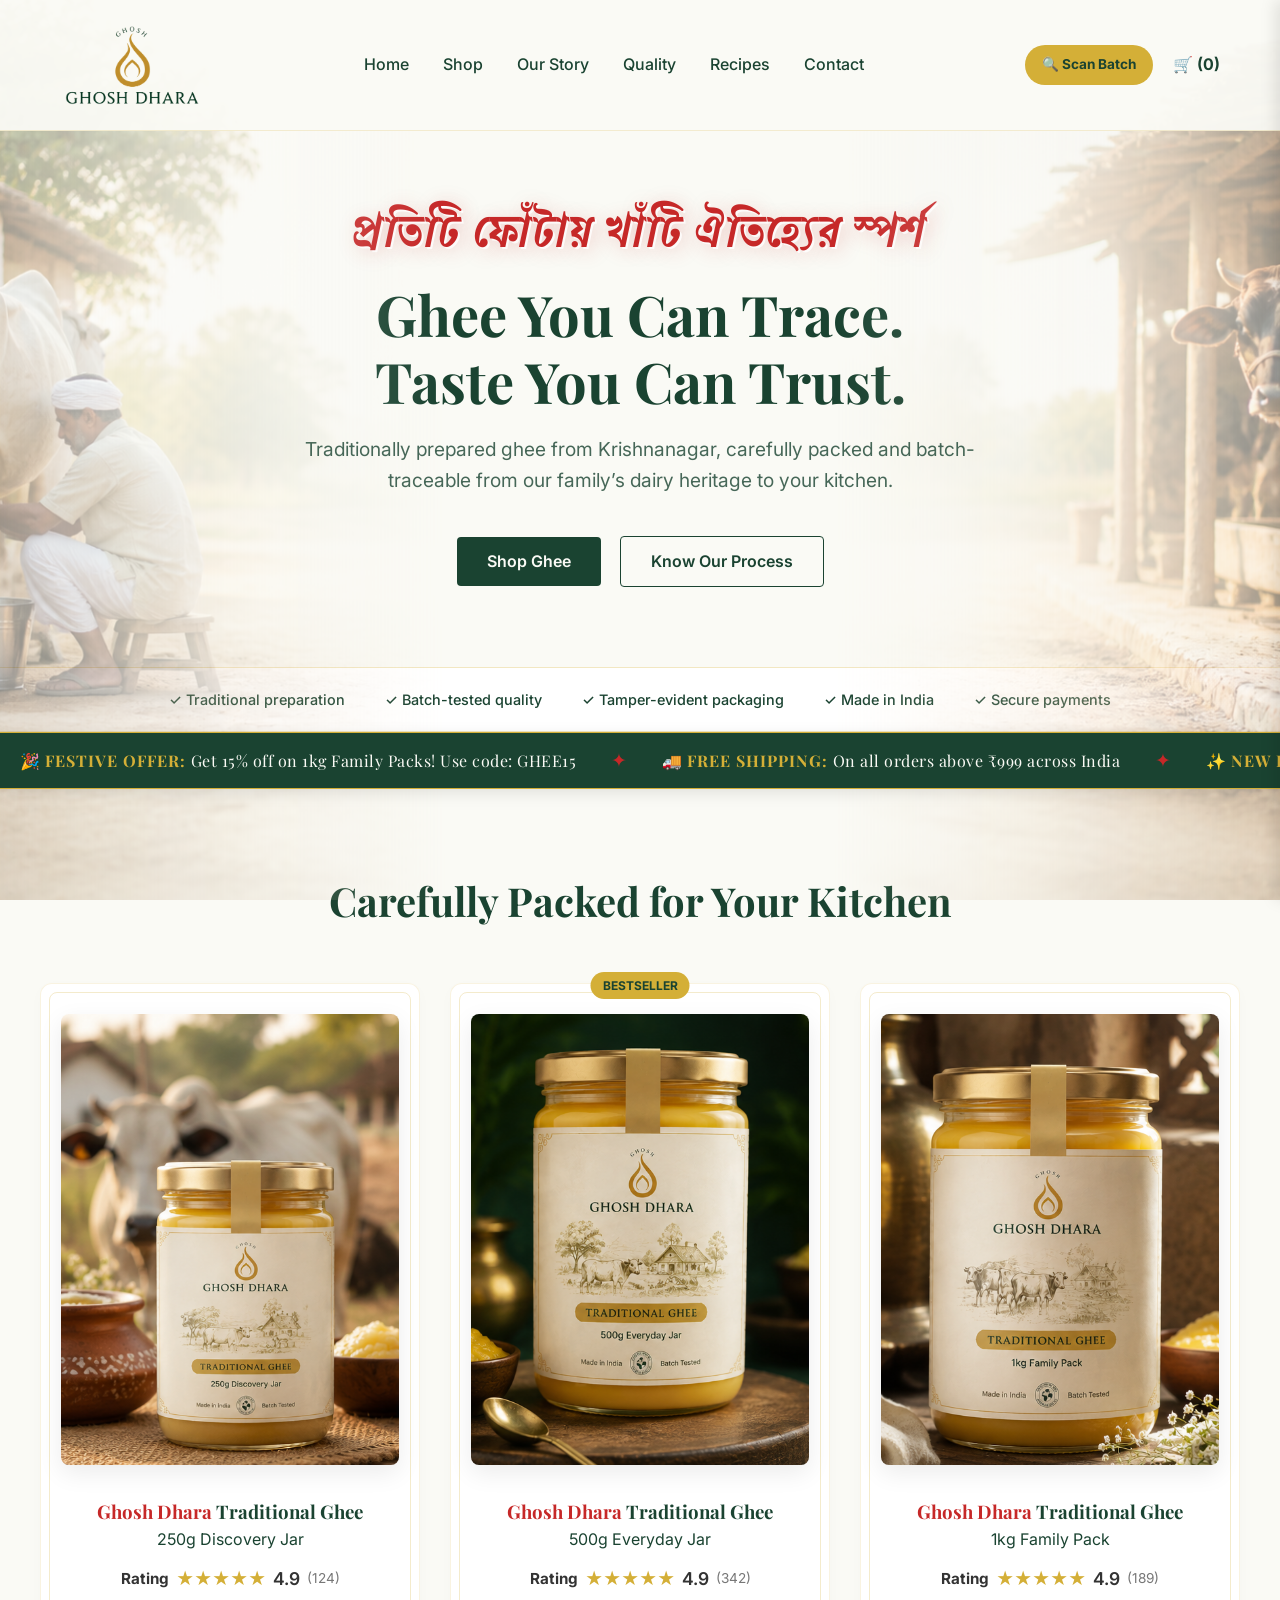
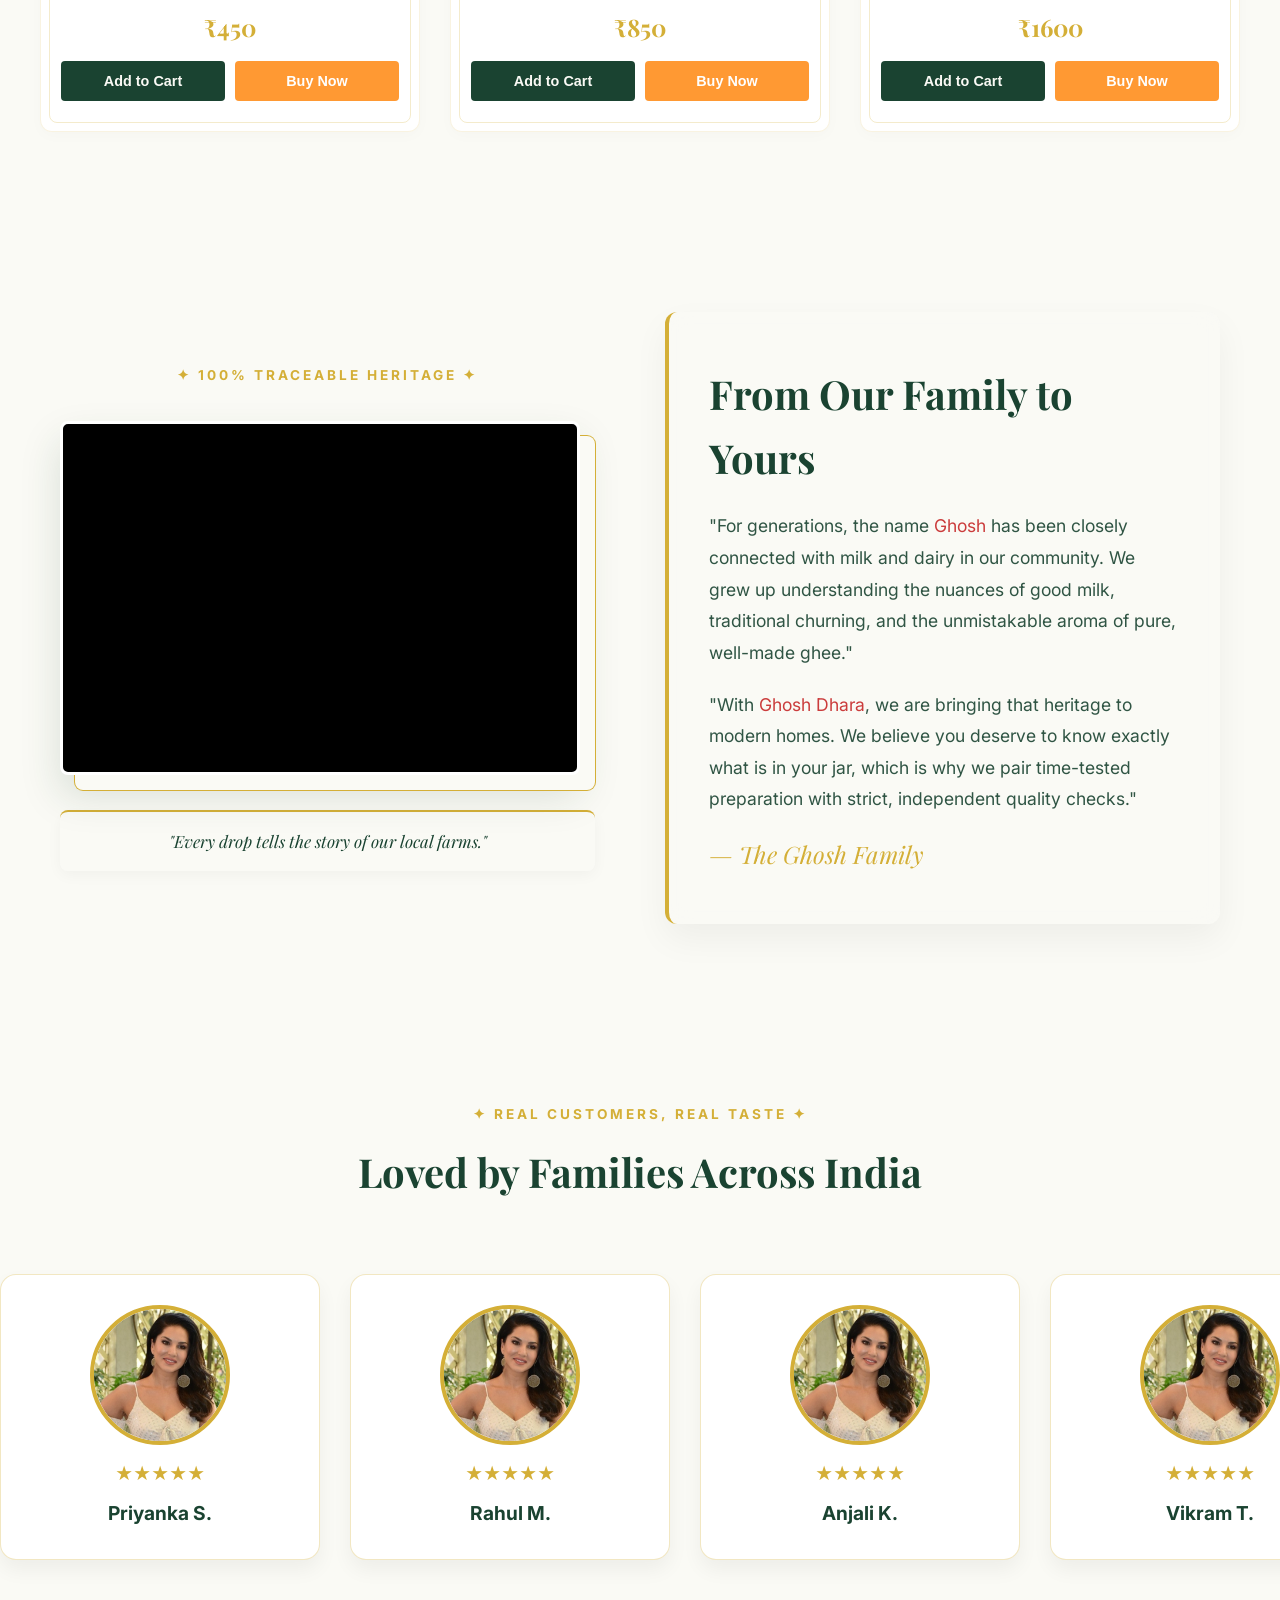
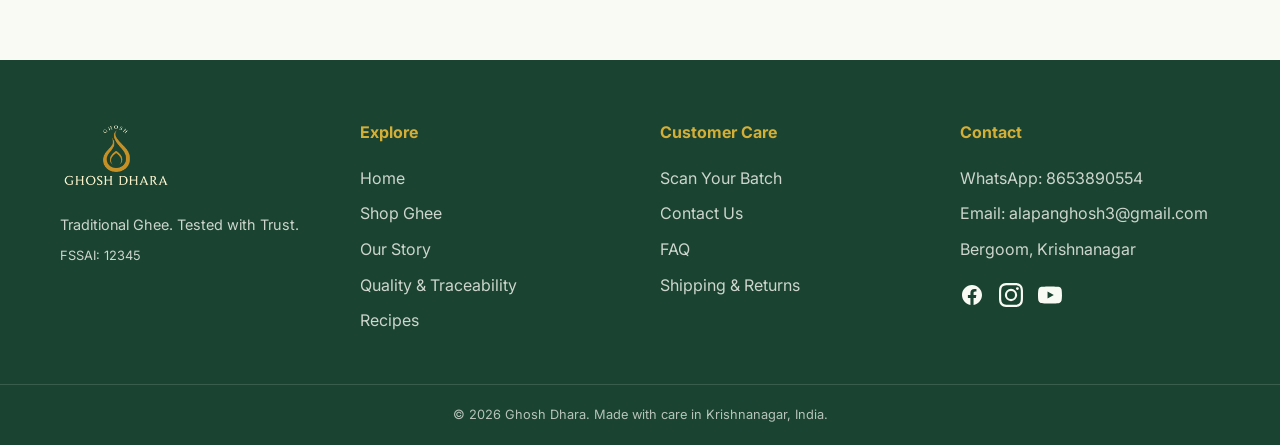
==== index.html @ 2a3a3a60 "Add files via upload" ====
<!DOCTYPE html>
<html lang="en">
<head>
    <meta charset="UTF-8">
    <meta name="viewport" content="width=device-width, initial-scale=1.0">
    <title>[Brand Name] - Traditional Ghee. Tested with Trust.</title>
    <link rel="stylesheet" href="style.css">
    <script src="script.js"></script>


    <!-- Google Analytics Placeholder -->
    <!-- <script async src="https://www.googletagmanager.com/gtag/js?id=G-XXXXXXXXXX"></script>
    <script>
      window.dataLayer = window.dataLayer || [];
      function gtag(){dataLayer.push(arguments);}
      gtag('js', new Date());
      gtag('config', 'G-XXXXXXXXXX');
    </script> -->

    <!-- Meta Pixel Code Placeholder -->
    <!-- <script>
      !function(f,b,e,v,n,t,s){...}(window, document,'script','https://connect.facebook.net/en_US/fbevents.js');
      fbq('init', 'XXXXXXXXXXXXXXX');
      fbq('track', 'PageView');
    </script> -->

    <!-- JSON-LD Schema Markup for Local Business & Product SEO -->
    <script type="application/ld+json">
    {
      "@context": "https://schema.org",
      "@type": "FoodEstablishment",
      "name": "[Brand Name]",
      "image": "URL_TO_YOUR_LOGO",
      "@id": "",
      "url": "YOUR_WEBSITE_URL",
      "telephone": "[Phone]",
      "address": {
        "@type": "PostalAddress",
        "streetAddress": "[Address]",
        "addressLocality": "[Village/Town]",
        "addressRegion": "[State]",
        "addressCountry": "IN"
      },
      "slogan": "Traditional Ghee. Tested with Trust."
    }
    </script>
</head>
<body>


    <body>
    <!-- NEW: The Village Side Background -->
    <div class="village-side-bg"></div>

    <!-- Your existing header starts here... -->

    <!-- HEADER -->
   <header>
        <div class="container header-inner">
            <a href="index.html" class="logo">
                <!-- Replace 'logo.png' with the actual file name of your logo -->
                <img src="Logo.png" alt="Ghosh Family Ghee Logo" class="brand-logo-img">
            </a>
            
            <!-- Desktop Nav -->
            <nav class="nav-links">
                <a href="index.html">Home</a>
                <a href="shop.html">Shop</a>
                <a href="story.html">Our Story</a>
                <a href="traceability.html">Quality</a>
                <a href="recipes.html">Recipes</a>
                <a href="contact.html">Contact</a>
            </nav>
            
            <!-- Utilities: Scan, Cart & Mobile Menu -->
            <div style="display: flex; align-items: center; gap: 20px;">
                <a href="scan.html" class="header-scan-btn">🔍 Scan Batch</a>
                <a href="#" class="cart-icon-btn text-brand-green" style="font-weight: bold;">🛒 (0)</a>
                <button id="mobileMenuBtn" class="mobile-menu-btn">☰</button>
            </div>
        </div>

        <!-- Mobile Nav (Hidden on Desktop) -->
        <div id="mobileNav" class="mobile-nav">
            <a href="index.html">Home</a>
            <a href="shop.html">Shop Ghee</a>
            <a href="story.html">Our Story</a>
            <a href="traceability.html">Quality & Traceability</a>
            <a href="scan.html" style="color: var(--brand-gold);">🔍 Scan Your Batch</a>
            <a href="recipes.html">Recipes</a>
            <a href="faq.html">FAQ</a>
            <a href="contact.html">Contact Us</a>
            <a href="shipping-returns.html">Shipping & Returns</a>
        </div>
    </header>

  

    <!-- HERO SECTION -->
    <section class="hero">
        <div class="container">
            <!-- NEW ATTRACTIVE BENGALI TAGLINE -->
            <div class="bengali-tagline">প্রতিটি ফোঁটায় খাঁটি ঐতিহ্যের স্পর্শ</div>
            
            <h1 class="font-serif">Ghee You Can Trace.<br>Taste You Can Trust.</h1>
            <p>Traditionally prepared ghee from Krishnanagar, carefully packed and batch-traceable from our family’s dairy heritage to your kitchen.</p>
            <div>
                <a href="shop.html" class="btn-primary" style="text-decoration: none;">Shop Ghee</a>
                <a href="traceability.html" class="btn-secondary" style="text-decoration: none;">Know Our Process</a>
            </div>
        </div>
    </section>

    <!-- TRUST BAR -->
    <section class="trust-bar">
        <div class="container trust-inner">
            <span>✓ Traditional preparation</span>
            <span>✓ Batch-tested quality</span>
            <span>✓ Tamper-evident packaging</span>
            <span>✓ Made in India</span>
            <span>✓ Secure payments</span>
        </div>
    </section>


    <!-- PREMIUM NOTIFICATION MARQUEE -->
    <section class="notification-marquee-wrapper">
        <div class="notification-marquee-track">
            
            <!-- BLOCK 1 (Original Content) -->
            <div class="marquee-content">
                <span class="marquee-item">🎉 <strong>FESTIVE OFFER:</strong> Get 15% off on 1kg Family Packs! Use code: GHEE15</span>
                <span class="marquee-separator">✦</span>
                <span class="marquee-item">🚚 <strong>FREE SHIPPING:</strong> On all orders above ₹999 across India</span>
                <span class="marquee-separator">✦</span>
                <span class="marquee-item">✨ <strong>NEW BATCH:</strong> Freshly churned Krishnanagar ghee now available!</span>
                <span class="marquee-separator">✦</span>
            </div>
            
            <!-- BLOCK 2 (Exact Duplicate for the Seamless Loop) -->
            <div class="marquee-content" aria-hidden="true">
                <span class="marquee-item">🎉 <strong>FESTIVE OFFER:</strong> Get 15% off on 1kg Family Packs! Use code: GHEE15</span>
                <span class="marquee-separator">✦</span>
                <span class="marquee-item">🚚 <strong>FREE SHIPPING:</strong> On all orders above ₹999 across India</span>
                <span class="marquee-separator">✦</span>
                <span class="marquee-item">✨ <strong>NEW BATCH:</strong> Freshly churned Krishnanagar ghee now available!</span>
                <span class="marquee-separator">✦</span>
            </div>

        </div>
    </section>

    <!-- FEATURED PRODUCTS -->
    <section class="products-section container">
        <h2 class="font-serif">Carefully Packed for Your Kitchen</h2>
        <div class="product-grid">
            <!-- Product 1 -->
           <!-- Product 1 -->
            <div class="product-card">
                <!-- REPLACED PLACEHOLDER WITH THIS IMG TAG -->
                <img src="250ml.png" alt="250g Discovery Jar" class="product-actual-img">
                
                <h3 class="font-serif"><span class="brand-name-red">Ghosh Dhara</span> Traditional Ghee</h3>
                <p>250g Discovery Jar</p>
               <div class="product-rating">
                    <span class="rating-label">Rating</span> ★★★★★ <span class="rating-text">4.9</span> <span class="review-count">(124)</span>
                </div>
                <div class="price font-serif">₹450</div>
                <div class="product-actions">
                    <button class="btn-add-cart" onclick="addToCart('250g Discovery Jar', 450)">Add to Cart</button>
                    <button class="btn-buy-now" onclick="buyNow('250g Discovery Jar')">Buy Now</button>
                </div>
            </div>
            
            <!-- Product 2 (Middle Box - Highlighted) -->
            <!-- Product 2 -->
            <div class="product-card">
                <div style="position: absolute; top: -12px; left: 50%; transform: translateX(-50%); background: var(--brand-gold); color: var(--brand-green); font-size: 0.75rem; font-weight: bold; padding: 4px 12px; border-radius: 20px; z-index: 5;">BESTSELLER</div>
                
                <!-- REPLACED PLACEHOLDER WITH THIS IMG TAG -->
                <img src="500ml.png" alt="500g Everyday Jar" class="product-actual-img">
                
                <h3 class="font-serif"><span class="brand-name-red">Ghosh Dhara</span> Traditional Ghee</h3>
                <p>500g Everyday Jar</p>
                <!-- NEW RATING SECTION -->
               <div class="product-rating">
                    <span class="rating-label">Rating</span> ★★★★★ <span class="rating-text">4.9</span> <span class="review-count">(342)</span>
                </div>
                <div class="price font-serif">₹850</div>
                <div class="product-actions">
                    <button class="btn-add-cart" onclick="addToCart('500g Everyday Jar', 850)">Add to Cart</button>
                    <button class="btn-buy-now" onclick="buyNow('500g Everyday Jar')">Buy Now</button>
                </div>
            </div>

            <!-- Product 3 -->
            <!-- Product 3 -->
            <div class="product-card">
                <!-- REPLACED PLACEHOLDER WITH THIS IMG TAG -->
                <img src="1kg.png" alt="1kg Family Pack" class="product-actual-img">
                
                <h3 class="font-serif"><span class="brand-name-red">Ghosh Dhara</span> Traditional Ghee</h3>
                <p>1kg Family Pack</p>
                <!-- NEW RATING SECTION -->
                <div class="product-rating">
                    <span class="rating-label">Rating</span> ★★★★★ <span class="rating-text">4.9</span> <span class="review-count">(189)</span>
                </div>

                <div class="price font-serif">₹1600</div>
                <div class="product-actions">
                    <button class="btn-add-cart" onclick="addToCart('1kg Family Pack', 1600)">Add to Cart</button>
                    <button class="btn-buy-now" onclick="buyNow('1kg Family Pack')">Buy Now</button>
                </div>
            </div>
        </div>
    </section>

   

    <!-- PREMIUM STORY & VIDEO SECTION -->
    <section class="premium-story-section container">
        <div class="story-grid">
            
            <!-- Left Side: Balanced Video Column -->
            <!-- Left Side: Balanced Video Column -->
            <div class="video-column-content">
                
                <!-- Elegant Top Badge -->
                <div style="text-align: center; color: var(--brand-gold); font-weight: 700; letter-spacing: 3px; text-transform: uppercase; font-size: 0.85rem;">
                    ✦ 100% Traceable Heritage ✦
                </div>

                <!-- Premium Offset Video -->
                <div class="premium-video-wrapper">
                    <iframe 
                        src="https://www.youtube.com/embed/y9j-BL5ocW8?autoplay=1&mute=1&loop=1&playlist=y9j-BL5ocW8&controls=0" 
                        title="Brand Video" 
                        allow="autoplay; encrypted-media" 
                        allowfullscreen>
                    </iframe>
                </div>

                <!-- Elegant Bottom Caption -->
                <div class="video-caption">
                    <p style="font-size: 1.05rem; color: var(--brand-green); margin: 0; font-family: 'Playfair Display', serif; font-style: italic;">
                        "Every drop tells the story of our local farms."
                    </p>
                </div>

            </div>

            <!-- Right Side: Founder's Message -->
            <div class="founder-card">
                <h2 class="font-serif" style="font-size: 2.5rem; margin-bottom: 20px; color: var(--brand-green);">From Our Family to Yours</h2>
                
                <p style="font-size: 1.1rem; line-height: 1.8; opacity: 0.9; margin-bottom: 20px;">
                    "For generations, the name <span class="brand-name-red">Ghosh</span> has been closely connected with milk and dairy in our community. We grew up understanding the nuances of good milk, traditional churning, and the unmistakable aroma of pure, well-made ghee."
                </p>
                
                <p style="font-size: 1.1rem; line-height: 1.8; opacity: 0.9; margin-bottom: 20px;">
                    "With <span class="brand-name-red">Ghosh Dhara</span>, we are bringing that heritage to modern homes. We believe you deserve to know exactly what is in your jar, which is why we pair time-tested preparation with strict, independent quality checks."
                </p>

                <div class="founder-signature">
                    — The Ghosh Family
                </div>
            </div>

        </div>
    </section>


    <!-- PREMIUM TESTIMONIAL SECTION -->
   <!-- INTERACTIVE REVIEW MARQUEE SECTION -->
    <section class="interactive-reviews-section">
        <div class="interactive-reviews-header">
            <div style="text-align: center; color: var(--brand-gold); font-weight: 700; letter-spacing: 3px; text-transform: uppercase; font-size: 0.85rem; margin-bottom: 15px;">
                ✦ Real Customers, Real Taste ✦
            </div>
            <h2 class="font-serif">Loved by Families Across India</h2>
        </div>

        <div class="review-marquee-track">
            
            <!-- BLOCK 1 (8 Reviews) -->
            <div class="review-marquee-content">
                
                <!-- Review 1 -->
                <div class="interactive-card">
                    <img src="sunny.jpeg" alt="Priyanka" class="interactive-img">
                    <div class="product-rating" style="margin-top: 0; margin-bottom: 0;">★★★★★</div>
                    <div class="interactive-name">Priyanka S.</div>
                    <div class="interactive-details">"The aroma instantly took me back to my childhood. It has that perfect granular texture (danedar) that is so hard to find in store-bought brands today. Absolutely pure."</div>
                </div>

                <!-- Review 2 -->
                <div class="interactive-card">
                    <img src="sunny.jpeg" alt="Rahul" class="interactive-img">
                    <div class="product-rating" style="margin-top: 0; margin-bottom: 0;">★★★★★</div>
                    <div class="interactive-name">Rahul M.</div>
                    <div class="interactive-details">"I have tried many premium ghee brands, but Ghosh Dhara stands out. The fact that I can scan my jar and see the batch details gives me so much peace of mind."</div>
                </div>

                <!-- Review 3 -->
                <div class="interactive-card">
                    <img src="sunny.jpeg" alt="Anjali" class="interactive-img">
                    <div class="product-rating" style="margin-top: 0; margin-bottom: 0;">★★★★★</div>
                    <div class="interactive-name">Anjali K.</div>
                    <div class="interactive-details">"Brilliant packaging and lightning-fast delivery. The ghee smells incredibly fresh when you open the jar. I use it every morning on my parathas."</div>
                </div>

                <!-- Review 4 -->
                <div class="interactive-card">
                    <img src="sunny.jpeg" alt="Vikram" class="interactive-img">
                    <div class="product-rating" style="margin-top: 0; margin-bottom: 0;">★★★★★</div>
                    <div class="interactive-name">Vikram T.</div>
                    <div class="interactive-details">"I started using this for my daily Ayurvedic routines and digestion has improved significantly. You can truly tell this is made using traditional methods without additives."</div>
                </div>

                <!-- Review 5 -->
                <div class="interactive-card">
                    <img src="sunny.jpeg" alt="Sneha" class="interactive-img">
                    <div class="product-rating" style="margin-top: 0; margin-bottom: 0;">★★★★★</div>
                    <div class="interactive-name">Sneha R.</div>
                    <div class="interactive-details">"My grandmother used to make ghee at home, and this is the first brand that matches that exact golden color and rich, nutty flavor. It elevates simple dal chawal completely!"</div>
                </div>

                <!-- Review 6 -->
                <div class="interactive-card">
                    <img src="sunny.jpeg" alt="Kavita" class="interactive-img">
                    <div class="product-rating" style="margin-top: 0; margin-bottom: 0;">★★★★★</div>
                    <div class="interactive-name">Kavita D.</div>
                    <div class="interactive-details">"I used Ghosh Dhara ghee for making Diwali sweets this year, and the difference in quality was noticed by every guest. It has a high smoke point and doesn't burn easily."</div>
                </div>

                <!-- Review 7 -->
                <div class="interactive-card">
                    <img src="sunny.jpeg" alt="Arun" class="interactive-img">
                    <div class="product-rating" style="margin-top: 0; margin-bottom: 0;">★★★★★</div>
                    <div class="interactive-name">Arun P.</div>
                    <div class="interactive-details">"The glass packaging is top-notch and arrived totally secure. I appreciate a brand that avoids plastic. The ghee itself is simply beautiful—thick, fragrant, and pure."</div>
                </div>

                <!-- Review 8 -->
                <div class="interactive-card">
                    <img src="sunny.jpeg" alt="Meera" class="interactive-img">
                    <div class="product-rating" style="margin-top: 0; margin-bottom: 0;">★★★★★</div>
                    <div class="interactive-name">Meera V.</div>
                    <div class="interactive-details">"As a mother, I am very particular about what my kids eat. Seeing their strict traceability and FSSAI checks won me over. We are definitely subscribing to the 1kg pack."</div>
                </div>
            </div>

            <!-- BLOCK 2 (Exact Duplicate for Seamless Loop) -->
            <div class="review-marquee-content" aria-hidden="true">
                <!-- EXACT SAME 8 CARDS PASTED HERE -->
                <div class="interactive-card"><img src="customer1.jpg" alt="Priyanka" class="interactive-img"><div class="product-rating" style="margin-top: 0; margin-bottom: 0;">★★★★★</div><div class="interactive-name">Priyanka S.</div><div class="interactive-details">"The aroma instantly took me back to my childhood. It has that perfect granular texture (danedar) that is so hard to find in store-bought brands today. Absolutely pure."</div></div>
                <div class="interactive-card"><img src="customer2.jpg" alt="Rahul" class="interactive-img"><div class="product-rating" style="margin-top: 0; margin-bottom: 0;">★★★★★</div><div class="interactive-name">Rahul M.</div><div class="interactive-details">"I have tried many premium ghee brands, but Ghosh Dhara stands out. The fact that I can scan my jar and see the batch details gives me so much peace of mind."</div></div>
                <div class="interactive-card"><img src="customer3.jpg" alt="Anjali" class="interactive-img"><div class="product-rating" style="margin-top: 0; margin-bottom: 0;">★★★★★</div><div class="interactive-name">Anjali K.</div><div class="interactive-details">"Brilliant packaging and lightning-fast delivery. The ghee smells incredibly fresh when you open the jar. I use it every morning on my parathas."</div></div>
                <div class="interactive-card"><img src="customer4.jpg" alt="Vikram" class="interactive-img"><div class="product-rating" style="margin-top: 0; margin-bottom: 0;">★★★★★</div><div class="interactive-name">Vikram T.</div><div class="interactive-details">"I started using this for my daily Ayurvedic routines and digestion has improved significantly. You can truly tell this is made using traditional methods without additives."</div></div>
                <div class="interactive-card"><img src="customer5.jpg" alt="Sneha" class="interactive-img"><div class="product-rating" style="margin-top: 0; margin-bottom: 0;">★★★★★</div><div class="interactive-name">Sneha R.</div><div class="interactive-details">"My grandmother used to make ghee at home, and this is the first brand that matches that exact golden color and rich, nutty flavor. It elevates simple dal chawal completely!"</div></div>
                <div class="interactive-card"><img src="customer6.jpg" alt="Kavita" class="interactive-img"><div class="product-rating" style="margin-top: 0; margin-bottom: 0;">★★★★★</div><div class="interactive-name">Kavita D.</div><div class="interactive-details">"I used Ghosh Dhara ghee for making Diwali sweets this year, and the difference in quality was noticed by every guest. It has a high smoke point and doesn't burn easily."</div></div>
                <div class="interactive-card"><img src="customer7.jpg" alt="Arun" class="interactive-img"><div class="product-rating" style="margin-top: 0; margin-bottom: 0;">★★★★★</div><div class="interactive-name">Arun P.</div><div class="interactive-details">"The glass packaging is top-notch and arrived totally secure. I appreciate a brand that avoids plastic. The ghee itself is simply beautiful—thick, fragrant, and pure."</div></div>
                <div class="interactive-card"><img src="customer8.jpg" alt="Meera" class="interactive-img"><div class="product-rating" style="margin-top: 0; margin-bottom: 0;">★★★★★</div><div class="interactive-name">Meera V.</div><div class="interactive-details">"As a mother, I am very particular about what my kids eat. Seeing their strict traceability and FSSAI checks won me over. We are definitely subscribing to the 1kg pack."</div></div>
            </div>

        </div>
    </section>

    <!-- FOOTER -->
    <footer>
        <div class="container footer-grid">
            <div>
                <a href="index.html">
                    <!-- You can use the same logo, or a white/light version if your footer is dark -->
                    <img src="Logo 3.png" alt="Ghosh Family Ghee Logo" class="brand-logo-img-footer">
                </a>
                <p style="opacity: 0.8; font-size: 0.9rem;">Traditional Ghee. Tested with Trust.</p>
                <p style="opacity: 0.8; font-size: 0.8rem; margin-top: 10px;">FSSAI: 12345</p>
            </div>
            <div>
                <h4>Explore</h4>
                <ul>
                    <li><a href="index.html">Home</a></li>
                    <li><a href="shop.html">Shop Ghee</a></li>
                    <li><a href="story.html">Our Story</a></li>
                    <li><a href="traceability.html">Quality & Traceability</a></li>
                    <li><a href="recipes.html">Recipes</a></li>
                </ul>
            </div>
            <div>
                <h4>Customer Care</h4>
                <ul>
                    <li><a href="scan.html">Scan Your Batch</a></li>
                    <li><a href="contact.html">Contact Us</a></li>
                    <li><a href="faq.html">FAQ</a></li>
                    <li><a href="shipping-returns.html">Shipping & Returns</a></li>
                </ul>
            </div>
            <div>
                <h4>Contact</h4>
                <ul>
                    <li>WhatsApp: 8653890554</li>
                    <li>Email: alapanghosh3@gmail.com</li>
                    <li>Bergoom, Krishnanagar</li>
                </ul>
                <!-- Social Media Icons -->
                <div class="social-icons">
                    <!-- Facebook -->
                    <a href="#" aria-label="Facebook">
                        <svg viewBox="0 0 24 24"><path d="M22 12c0-5.523-4.477-10-10-10S2 6.477 2 12c0 4.991 3.657 9.128 8.438 9.878v-6.987h-2.54V12h2.54V9.797c0-2.506 1.492-3.89 3.777-3.89 1.094 0 2.238.195 2.238.195v2.46h-1.26c-1.243 0-1.63.771-1.63 1.562V12h2.773l-.443 2.89h-2.33v6.988C18.343 21.128 22 16.991 22 12z"/></svg>
                    </a>
                    <!-- Instagram -->
                    <a href="#" aria-label="Instagram">
                        <svg viewBox="0 0 24 24"><path d="M12 2.163c3.204 0 3.584.012 4.85.07 3.252.148 4.771 1.691 4.919 4.919.058 1.265.069 1.645.069 4.849 0 3.205-.012 3.584-.069 4.849-.149 3.225-1.664 4.771-4.919 4.919-1.266.058-1.644.07-4.85.07-3.204 0-3.584-.012-4.849-.07-3.26-.149-4.771-1.699-4.919-4.92-.058-1.265-.07-1.644-.07-4.849 0-3.204.013-3.583.07-4.849.149-3.227 1.664-4.771 4.919-4.919 1.266-.057 1.645-.069 4.849-.069zM12 0C8.741 0 8.333.014 7.053.072 2.695.272.273 2.69.073 7.052.014 8.333 0 8.741 0 12c0 3.259.014 3.668.072 4.948.2 4.358 2.618 6.78 6.98 6.98C8.333 23.986 8.741 24 12 24c3.259 0 3.668-.014 4.948-.072 4.354-.2 6.782-2.618 6.979-6.98.059-1.28.073-1.689.073-4.948 0-3.259-.014-3.667-.072-4.947-.196-4.354-2.617-6.78-6.979-6.98C15.668.014 15.259 0 12 0zm0 5.838a6.162 6.162 0 100 12.324 6.162 6.162 0 000-12.324zM12 16a4 4 0 110-8 4 4 0 010 8zm6.406-11.845a1.44 1.44 0 100 2.881 1.44 1.44 0 000-2.881z"/></svg>
                    </a>
                    <!-- YouTube -->
                    <a href="#" aria-label="YouTube">
                        <svg viewBox="0 0 24 24"><path d="M23.498 6.186a3.016 3.016 0 0 0-2.122-2.136C19.505 3.5 12 3.5 12 3.5s-7.505 0-9.377.55a3.016 3.016 0 0 0-2.122 2.136C0 8.07 0 12 0 12s0 3.93.501 5.814a3.016 3.016 0 0 0 2.122 2.136c1.872.55 9.377.55 9.377.55s7.505 0 9.377-.55a3.016 3.016 0 0 0 2.122-2.136C24 15.93 24 12 24 12s0-3.93-.502-5.814zM9.545 15.568V8.432L15.818 12l-6.273 3.568z"/></svg>
                    </a>
                </div>
            </div>
        </div>
        <div style="text-align: center; border-top: 1px solid rgba(250,250,245,0.2); padding-top: 20px; font-size: 0.8rem; opacity: 0.7;">
            © 2026 Ghosh Dhara</span>. Made with care in Krishnanagar, India.
        </div>
    </footer>



    <!-- TOAST SUCCESS MESSAGE -->
    <div id="cartToast" class="toast-notification">✅ Product successfully added to cart!</div>

    <!-- SLIDE-OUT CART DRAWER -->
    <div class="cart-overlay" id="cartOverlay"></div>
    <div class="cart-drawer" id="cartDrawer">
        <div class="cart-header">
            <h2 class="font-serif" style="font-size: 1.5rem;">Your Cart</h2>
            <button class="close-cart" id="closeCart">×</button>
        </div>
        <div class="cart-items">
            <!-- Empty state -->
            <div style="text-align: center; color: #888; margin-top: 50px;">
                <p>Your cart is currently empty.</p>
                <a href="shop.html" class="btn-primary" style="margin-top: 20px;">Continue Shopping</a>
            </div>
            
            <!-- Example of a populated cart item (Hidden for now) -->
            <!-- 
            <div style="display: flex; gap: 15px; border-bottom: 1px solid #eee; padding-bottom: 15px; margin-bottom: 15px;">
                <div style="width: 80px; height: 80px; background: #f9f9f9;"></div>
                <div style="flex: 1;">
                    <h4 class="font-serif">[Brand Name] Traditional Ghee</h4>
                    <p style="font-size: 0.8rem; color: #666;">500g Jar</p>
                    <p style="font-weight: bold; color: var(--brand-gold);">₹[Price]</p>
                </div>
            </div> 
            -->
        </div>
        <div class="cart-footer">
            <div style="display: flex; justify-content: space-between; margin-bottom: 15px; font-weight: bold; font-size: 1.2rem;">
                <span>Subtotal</span>
                <span>₹0.00</span>
            </div>
            <p style="font-size: 0.8rem; color: #666; margin-bottom: 15px;">Shipping and taxes calculated at checkout.</p>
            <button class="checkout-btn">Proceed to Secure Checkout</button>
            <div style="text-align: center; margin-top: 10px; font-size: 0.8rem; opacity: 0.8;">
                💳 Cards, UPI & Net Banking Accepted
            </div>
        </div>
    </div>

</body>
</html>
---- style.css ----
/* Import premium fonts */
@import url('https://fonts.googleapis.com/css2?family=Inter:wght@400;500;600&family=Playfair+Display:ital,wght@0,600;0,700;1,600&display=swap');
@import url('https://fonts.googleapis.com/css2?family=Galada&display=swap');
:root {
  --brand-ivory: #FAFAF5;
  --brand-gold: #D4AF37;
  --brand-green: #1A4331;
  --brand-saffron: #FF9933;
}

* {
  margin: 0;
  padding: 0;
  box-sizing: border-box;
}

body {
  font-family: 'Inter', sans-serif;
  background-color: var(--brand-ivory);
  color: var(--brand-green);
  line-height: 1.6;
}

h1, h2, h3, .font-serif {
  font-family: 'Playfair Display', serif;
}

a {
  text-decoration: none;
  color: inherit;
}

.container {
  max-width: 1200px;
  margin: 0 auto;
  padding: 0 20px;
}

/* --- HEADER --- */
header {
  position: sticky;
  top: 0;
  background-color: rgba(250, 250, 245, 0.95);
  border-bottom: 1px solid rgba(212, 175, 55, 0.2);
  z-index: 100;
  padding: 20px 0;
}

.header-inner {
  display: flex;
  justify-content: space-between;
  align-items: center;
}

.logo {
  font-size: 24px;
  font-weight: 700;
}

.nav-links a {
  margin: 0 15px;
  font-weight: 500;
  transition: color 0.3s ease;
}

.nav-links a:hover {
  color: var(--brand-saffron);
}

/* --- HERO SECTION --- */
.hero {
  text-align: center;
  padding: 80px 20px;
}

.hero h1 {
  font-size: 3.5rem;
  margin-bottom: 20px;
  line-height: 1.2;
}

.hero p {
  font-size: 1.2rem;
  max-width: 700px;
  margin: 0 auto 40px auto;
  opacity: 0.8;
}

.btn-primary {
  background-color: var(--brand-green);
  color: var(--brand-ivory);
  padding: 12px 30px;
  border-radius: 4px;
  font-weight: 600;
  display: inline-block;
  margin-right: 15px;
}

.btn-secondary {
  border: 1px solid var(--brand-green);
  color: var(--brand-green);
  padding: 12px 30px;
  border-radius: 4px;
  font-weight: 600;
  display: inline-block;
}

/* --- TRUST BAR --- */
.trust-bar {
  background-color: #fff;
  border-top: 1px solid rgba(212, 175, 55, 0.3);
  border-bottom: 1px solid rgba(212, 175, 55, 0.3);
  padding: 20px 0;
}

.trust-inner {
  display: flex;
  justify-content: center;
  flex-wrap: wrap;
  gap: 40px;
  font-weight: 500;
  font-size: 0.9rem;
}

/* --- FEATURED PRODUCTS --- */
.products-section {
  padding: 80px 0;
}

.products-section h2 {
  text-align: center;
  font-size: 2.5rem;
  margin-bottom: 50px;
}

.product-grid {
  display: grid;
  grid-template-columns: repeat(auto-fit, minmax(300px, 1fr));
  gap: 30px;
}

/* --- ENHANCED PREMIUM PRODUCT CARDS --- */
.product-card {
  background: #fff;
  padding: 30px 20px;
  border-radius: 12px;
  text-align: center;
  border: 1px solid rgba(212, 175, 55, 0.15);
  position: relative;
  box-shadow: 0 4px 15px rgba(0, 0, 0, 0.02);
  transition: transform 0.4s ease, box-shadow 0.4s ease, border-color 0.4s ease;
  z-index: 1;
}

/* The elegant inner gold frame */
.product-card::before {
  content: '';
  position: absolute;
  top: 8px; 
  left: 8px; 
  right: 8px; 
  bottom: 8px;
  border: 1px solid rgba(212, 175, 55, 0.25);
  border-radius: 8px;
  pointer-events: none; /* Ensures the frame doesn't block your buttons */
  z-index: -1;
  transition: border-color 0.4s ease, background-color 0.4s ease;
}

/* Hover effect: The card lifts up, shadow deepens, and gold frame brightens */
.product-card:hover {
  transform: translateY(-8px);
  box-shadow: 0 20px 40px rgba(26, 67, 49, 0.08);
  border-color: var(--brand-gold);
}

.product-card:hover::before {
  border-color: var(--brand-gold);
  background: rgba(212, 175, 55, 0.02); /* Very subtle gold tint inside */
}

/* Adjust the image placeholder to sit nicely inside the new frame */
.product-img-placeholder {
  border-radius: 6px;
  margin-bottom: 25px;
  height: 220px;
}





.price {
  font-size: 1.5rem;
  font-weight: 700;
  color: var(--brand-gold);
  margin: 15px 0;
}

.add-to-cart {
  width: 100%;
  padding: 12px;
  background: var(--brand-green);
  color: #fff;
  border: none;
  cursor: pointer;
  font-weight: 600;
  border-radius: 4px;
}

/* --- FOOTER --- */
footer {
  background-color: var(--brand-green);
  color: var(--brand-ivory);
  padding: 60px 0 20px 0;
}

.footer-grid {
  display: grid;
  grid-template-columns: repeat(auto-fit, minmax(200px, 1fr));
  gap: 40px;
  margin-bottom: 40px;
}

.footer-grid h4 {
  color: var(--brand-gold);
  margin-bottom: 20px;
}

.footer-grid ul {
  list-style: none;
}

.footer-grid ul li {
  margin-bottom: 10px;
  opacity: 0.8;
}

/* --- SHOP PAGE --- */
.shop-header {
  text-align: center;
  padding: 60px 20px 40px;
  background-color: #fff;
  border-bottom: 1px solid rgba(212, 175, 55, 0.2);
}

.shop-container {
  display: flex;
  flex-direction: column;
  gap: 30px;
  padding: 40px 20px;
}

.shop-filters {
  background: #fff;
  padding: 20px;
  border-radius: 8px;
  border: 1px solid #eee;
}

.shop-filters h4 {
  margin-bottom: 15px;
  font-family: 'Playfair Display', serif;
}

/* --- PRODUCT DETAIL PAGE --- */
.product-detail-wrapper {
  padding: 40px 20px;
  background-color: #fff;
}

.product-main {
  display: grid;
  grid-template-columns: 1fr;
  gap: 40px;
  margin-bottom: 60px;
}

.product-gallery .main-image {
  background-color: #f9f9f9;
  height: 400px;
  border-radius: 8px;
  display: flex;
  align-items: center;
  justify-content: center;
  color: #aaa;
  margin-bottom: 15px;
}

.product-gallery .thumbnail-strip {
  display: flex;
  gap: 10px;
}

.product-gallery .thumb {
  width: 80px;
  height: 80px;
  background-color: #f9f9f9;
  border-radius: 4px;
  border: 1px solid #eee;
  cursor: pointer;
}

.product-info h1 {
  font-size: 2rem;
  margin-bottom: 10px;
  line-height: 1.2;
}

.product-price {
  font-size: 1.8rem;
  font-weight: 700;
  color: var(--brand-gold);
  margin-bottom: 20px;
  font-family: 'Playfair Display', serif;
}

/* Quantity & Buttons */
.action-row {
  display: flex;
  flex-wrap: wrap;
  gap: 15px;
  margin: 30px 0;
}

.qty-selector {
  display: flex;
  border: 1px solid var(--brand-green);
  border-radius: 4px;
  overflow: hidden;
}

.qty-btn {
  background: transparent;
  border: none;
  padding: 10px 15px;
  cursor: pointer;
  font-weight: bold;
  color: var(--brand-green);
}

.qty-input {
  width: 50px;
  text-align: center;
  border: none;
  font-weight: bold;
  color: var(--brand-green);
}

.btn-buy-now {
  background-color: var(--brand-saffron);
  color: #fff;
  padding: 12px 30px;
  border: none;
  border-radius: 4px;
  font-weight: 600;
  cursor: pointer;
  flex: 1;
}

/* Pincode Checker */
.pincode-checker {
  background: var(--brand-ivory);
  padding: 20px;
  border-radius: 8px;
  margin-bottom: 30px;
  border: 1px solid rgba(212, 175, 55, 0.3);
}

.pincode-input-group {
  display: flex;
  margin-top: 10px;
}

.pincode-input-group input {
  flex: 1;
  padding: 10px;
  border: 1px solid #ccc;
  border-radius: 4px 0 0 4px;
}

.pincode-input-group button {
  background: var(--brand-green);
  color: #fff;
  border: none;
  padding: 10px 20px;
  border-radius: 0 4px 4px 0;
  cursor: pointer;
}

/* Accordion */
.accordion-item {
  border-bottom: 1px solid #eee;
}

.accordion-header {
  width: 100%;
  text-align: left;
  padding: 20px 0;
  background: none;
  border: none;
  font-weight: 600;
  font-size: 1.1rem;
  color: var(--brand-green);
  cursor: pointer;
  display: flex;
  justify-content: space-between;
}

.accordion-content {
  padding-bottom: 20px;
  display: none;
  color: #555;
}

/* Tablet & Desktop Layouts */
@media (min-width: 768px) {
  .shop-container {
    flex-direction: row;
  }
  .shop-filters {
    width: 250px;
    flex-shrink: 0;
  }
  .product-main {
    grid-template-columns: 1fr 1fr;
  }
  .product-gallery .main-image {
    height: 500px;
  }
}






/* --- OUR STORY PAGE --- */
.story-header {
  text-align: center;
  padding: 80px 20px;
  background-color: var(--brand-green);
  color: var(--brand-ivory);
}

.story-header h1 {
  font-size: 2.8rem;
  margin-bottom: 20px;
}

.timeline {
  max-width: 800px;
  margin: 60px auto;
  position: relative;
  padding: 0 20px;
}

.timeline::before {
  content: '';
  position: absolute;
  top: 0;
  bottom: 0;
  left: 40px;
  width: 2px;
  background: var(--brand-gold);
}

.timeline-item {
  position: relative;
  margin-bottom: 40px;
  padding-left: 60px;
}

.timeline-item::before {
  content: '';
  position: absolute;
  left: 11px;
  top: 5px;
  width: 16px;
  height: 16px;
  border-radius: 50%;
  background: var(--brand-ivory);
  border: 4px solid var(--brand-gold);
}

.timeline-date {
  font-weight: bold;
  color: var(--brand-gold);
  margin-bottom: 5px;
}

/* --- QUALITY & TRACEABILITY PAGE --- */
.traceability-grid {
  display: grid;
  grid-template-columns: repeat(auto-fit, minmax(280px, 1fr));
  gap: 30px;
  margin: 60px 0;
}

.trace-card {
  background: #fff;
  padding: 30px;
  border-radius: 8px;
  border: 1px solid rgba(212, 175, 55, 0.3);
  text-align: center;
}

.trace-icon {
  font-size: 2.5rem;
  margin-bottom: 15px;
}

/* --- SCAN YOUR BATCH PAGE --- */
.scan-container {
  max-width: 600px;
  margin: 80px auto;
  text-align: center;
  padding: 40px 20px;
  background: #fff;
  border-radius: 8px;
  box-shadow: 0 4px 20px rgba(0,0,0,0.05);
}

.scan-input-group {
  display: flex;
  margin: 30px 0;
}

.scan-input-group input {
  flex: 1;
  padding: 15px;
  border: 1px solid #ccc;
  border-radius: 4px 0 0 4px;
  font-size: 1.1rem;
}

.scan-input-group button {
  padding: 15px 30px;
  background: var(--brand-green);
  color: white;
  border: none;
  border-radius: 0 4px 4px 0;
  cursor: pointer;
  font-weight: bold;
}

.scan-result-card {
  display: none; /* Hidden by default, revealed via JS */
  text-align: left;
  background: var(--brand-ivory);
  border: 1px solid var(--brand-gold);
  padding: 25px;
  border-radius: 8px;
  margin-top: 30px;
}

.result-row {
  display: flex;
  justify-content: space-between;
  border-bottom: 1px solid rgba(26, 67, 49, 0.1);
  padding: 12px 0;
}

.result-row:last-child {
  border-bottom: none;
}



/* --- RECIPES PAGE --- */
.recipes-header {
  text-align: center;
  padding: 60px 20px;
  background-color: var(--brand-ivory);
  border-bottom: 1px solid rgba(212, 175, 55, 0.2);
}

.recipe-categories {
  display: flex;
  justify-content: center;
  flex-wrap: wrap;
  gap: 15px;
  margin: 30px 0;
}

.category-tag {
  padding: 8px 20px;
  background: white;
  border: 1px solid var(--brand-gold);
  border-radius: 20px;
  font-size: 0.9rem;
  font-weight: 600;
  cursor: pointer;
  transition: all 0.3s;
}

.category-tag:hover, .category-tag.active {
  background: var(--brand-green);
  color: var(--brand-ivory);
  border-color: var(--brand-green);
}

.recipe-grid {
  display: grid;
  grid-template-columns: repeat(auto-fit, minmax(300px, 1fr));
  gap: 30px;
  padding: 40px 20px;
}

.recipe-card {
  background: #fff;
  border-radius: 8px;
  overflow: hidden;
  border: 1px solid #eee;
  transition: transform 0.3s;
}

.recipe-card:hover {
  transform: translateY(-5px);
  border-color: var(--brand-gold);
}

.recipe-img {
  height: 200px;
  background: #f0f0f0;
  display: flex;
  align-items: center;
  justify-content: center;
  color: #999;
}

.recipe-content {
  padding: 20px;
}

.recipe-meta {
  display: flex;
  gap: 15px;
  font-size: 0.8rem;
  color: #666;
  margin-bottom: 10px;
}

/* --- CONTACT PAGE --- */
.contact-container {
  display: grid;
  grid-template-columns: 1fr;
  gap: 40px;
  padding: 60px 20px;
}

@media (min-width: 768px) {
  .contact-container {
    grid-template-columns: 1fr 1fr;
  }
}

.contact-info-card {
  background: var(--brand-green);
  color: var(--brand-ivory);
  padding: 40px;
  border-radius: 8px;
}

.contact-info-card a {
  color: var(--brand-gold);
}

.contact-form {
  display: flex;
  flex-direction: column;
  gap: 20px;
}

.contact-form input, .contact-form textarea {
  width: 100%;
  padding: 15px;
  border: 1px solid #ccc;
  border-radius: 4px;
  font-family: inherit;
}

.contact-form textarea {
  resize: vertical;
  min-height: 150px;
}

/* --- POLICY PAGES --- */
.policy-container {
  max-width: 800px;
  margin: 60px auto;
  padding: 0 20px;
  background: #fff;
}

.policy-container h1 {
  margin-bottom: 30px;
  text-align: center;
}

.policy-container h2 {
  margin-top: 30px;
  margin-bottom: 15px;
  font-size: 1.5rem;
}

.policy-container p, .policy-container ul {
  margin-bottom: 15px;
  opacity: 0.9;
}

.policy-container ul {
  padding-left: 20px;
}



/* --- MOBILE NAVIGATION --- */
.mobile-menu-btn {
  display: none;
  background: none;
  border: none;
  cursor: pointer;
  color: var(--brand-green);
}

.mobile-nav {
  position: fixed;
  top: 80px;
  left: 0;
  width: 100%;
  background: var(--brand-ivory);
  flex-direction: column;
  padding: 20px;
  box-shadow: 0 4px 10px rgba(0,0,0,0.1);
  display: none; /* Hidden by default */
  z-index: 99;
}

.mobile-nav a {
  padding: 15px 0;
  border-bottom: 1px solid rgba(212, 175, 55, 0.2);
  font-weight: 600;
  text-align: center;
}

@media (max-width: 768px) {
  .nav-links { display: none; }
  .mobile-menu-btn { display: block; }
}

/* --- SLIDE-OUT CART DRAWER --- */
.cart-overlay {
  position: fixed;
  top: 0;
  left: 0;
  width: 100%;
  height: 100%;
  background: rgba(26, 67, 49, 0.5); /* Brand green overlay */
  backdrop-filter: blur(2px);
  z-index: 1000;
  display: none; /* Hidden by default */
  opacity: 0;
  transition: opacity 0.3s ease;
}

.cart-drawer {
  position: fixed;
  top: 0;
  right: -400px; /* Hidden off-screen */
  width: 100%;
  max-width: 400px;
  height: 100%;
  background: #fff;
  z-index: 1001;
  box-shadow: -5px 0 15px rgba(0,0,0,0.1);
  transition: right 0.3s ease;
  display: flex;
  flex-direction: column;
}

.cart-drawer.open {
  right: 0;
}

.cart-header {
  padding: 20px;
  border-bottom: 1px solid #eee;
  display: flex;
  justify-content: space-between;
  align-items: center;
}

.close-cart {
  background: none;
  border: none;
  font-size: 1.5rem;
  cursor: pointer;
  color: var(--brand-green);
}

.cart-items {
  flex: 1;
  overflow-y: auto;
  padding: 20px;
}

.cart-footer {
  padding: 20px;
  border-top: 1px solid #eee;
  background: var(--brand-ivory);
}

.checkout-btn {
  width: 100%;
  padding: 15px;
  background: var(--brand-green);
  color: white;
  border: none;
  border-radius: 4px;
  font-size: 1.1rem;
  font-weight: bold;
  cursor: pointer;
}





/* --- VILLAGE SIDE BACKGROUND EFFECT --- */
.village-side-bg {
  position: fixed;
  top: 0;
  left: 0;
  width: 100vw;
  height: 100vh;
  z-index: 0; /* Keeps it strictly in the deep background */
  pointer-events: none; /* Prevents it from blocking your buttons and links */
  
  /* Replace this URL with your actual village/cow milking image */
  background-image: url('Image 3.png'); 
  background-size: cover;
  background-position: center center;
  background-repeat: no-repeat;
  
  /* ADJUSTABLE OPACITY: Change this value (e.g., 0.1 is very light, 0.8 is strong) */
  opacity: 0.50; 
  
  /* UPGRADED: Pushed the fade from 20/80 to 35/65 to show MORE image in the center */
  -webkit-mask-image: linear-gradient(to right, rgba(0,0,0,1) 0%, rgba(0,0,0,0) 35%, rgba(0,0,0,0) 65%, rgba(0,0,0,1) 100%);
  mask-image: linear-gradient(to right, rgba(0,0,0,1) 0%, rgba(0,0,0,0) 35%, rgba(0,0,0,0) 65%, rgba(0,0,0,1) 100%);
}
/* Mobile Adjustment: Since mobile screens don't have "sides", we remove the mask and lower the opacity to a very faint watermark */
@media (max-width: 768px) {
  .village-side-bg {
    -webkit-mask-image: none;
    mask-image: none;
    opacity: 0.08; 
  }
}



/* --- HEADER UTILITY BUTTONS --- */
.header-scan-btn {
  display: none; /* Hidden on very small screens to save space */
  background-color: var(--brand-gold);
  color: var(--brand-green);
  padding: 8px 16px;
  border-radius: 20px; /* Pill shape for a premium look */
  font-size: 0.85rem;
  font-weight: 700;
  transition: all 0.3s ease;
  border: 1px solid transparent;
}

.header-scan-btn:hover {
  background-color: var(--brand-ivory);
  border-color: var(--brand-gold);
}

/* Show on desktop/tablets */
@media (min-width: 768px) {
  .header-scan-btn {
    display: inline-block;
  }
}



/* --- PRODUCT ACTION BUTTONS (ADD TO CART + BUY NOW) --- */
.product-actions {
  display: flex;
  gap: 10px;
  margin-top: 15px;
}

.btn-add-cart, .btn-buy-now {
  flex: 1;
  padding: 12px 10px;
  border: none;
  border-radius: 4px;
  font-weight: 600;
  cursor: pointer;
  transition: all 0.3s ease;
  font-size: 0.9rem;
}

.btn-add-cart {
  background-color: var(--brand-green);
  color: var(--brand-ivory);
}

.btn-add-cart:hover {
  background-color: #123022; /* Slightly darker green */
}

.btn-buy-now {
  background-color: var(--brand-saffron);
  color: #fff;
}

.btn-buy-now:hover {
  background-color: #e68a2e; /* Slightly darker saffron */
}


/* --- PREMIUM STORY & VIDEO SECTION --- */
.premium-story-section {
  padding: 100px 20px;
  background-color: transparent; /* Ensures the village background is visible! */
  position: relative;
  z-index: 10;
}

.story-grid {
  display: grid;
  grid-template-columns: 1fr;
  gap: 50px;
  align-items: center;
}

@media (min-width: 992px) {
  .story-grid {
    grid-template-columns: 1fr 1fr; /* Side-by-side on desktop */
  }
}

/* Unique Arch-Shaped Video Player */
/* --- CUSTOM WAVY VIDEO SECTION --- */
/* --- PREMIUM OFFSET VIDEO FRAME --- */
/* --- BALANCED VIDEO COLUMN & PREMIUM FRAME --- */
/* --- BULLETPROOF VIDEO COLUMN LAYOUT --- */
.video-column-content {
  display: flex;
  flex-direction: column;
  justify-content: center;
  gap: 35px; /* Ensures strict, equal spacing between text and video */
  padding-right: 20px; /* Keeps the video from touching the Founder's card */
}

/* The actual video player */
.premium-video-wrapper {
  position: relative;
  width: calc(100% - 15px); /* Leaves exact room for the shadow frame */
  padding-top: 65%; /* Perfect cinematic height */
  border-radius: 8px;
  overflow: hidden; 
  border: 3px solid #ffffff; 
  background-color: #000;
  
  /* The Magic Offset Frame: Built using shadows so it NEVER breaks layout */
  box-shadow: 
    15px 15px 0px rgba(250, 250, 245, 1),    /* Solid cream offset block */
    15px 15px 0px 1px var(--brand-gold),     /* Gold border around offset */
    0 20px 40px rgba(26, 67, 49, 0.15);      /* Soft depth shadow */
}

/* Safely scales the iframe to completely hide YouTube black bars */
.premium-video-wrapper iframe {
  position: absolute;
  top: -20%;
  left: -20%;
  width: 140%;
  height: 140%;
  pointer-events: none;
  border: none;
}

/* Styled Caption Box */
.video-caption {
  text-align: center; 
  padding: 16px; 
  background: rgba(250, 250, 245, 0.85); 
  border-radius: 8px; 
  border-top: 2px solid var(--brand-gold);
  box-shadow: 0 4px 15px rgba(0,0,0,0.04);
}

/* Glassmorphism Founder Card */
.founder-card {
  background: rgba(250, 250, 245, 0.85); /* Semi-transparent cream */
  backdrop-filter: blur(12px); /* Beautiful frosted glass effect */
  padding: 50px 40px;
  border-radius: 12px;
  border-left: 4px solid var(--brand-gold);
  box-shadow: 0 15px 35px rgba(0,0,0,0.05);
}

.founder-signature {
  font-family: 'Playfair Display', serif;
  font-size: 1.5rem;
  color: var(--brand-gold);
  font-style: italic;
  margin-top: 20px;
}

/* --- SOCIAL ICONS --- */
.social-icons {
  display: flex;
  gap: 15px;
  margin-top: 20px;
}

.social-icons a svg {
  width: 24px;
  height: 24px;
  fill: var(--brand-ivory);
  transition: fill 0.3s ease, transform 0.3s ease;
}

.social-icons a:hover svg {
  fill: var(--brand-gold);
  transform: translateY(-3px);
}


/* --- LOGO IMAGE STYLES --- */
.logo {
  display: flex;
  align-items: center;
  text-decoration: none;
}

.brand-logo-img {
  height: 90px; /* Adjust this value up or down depending on how tall your logo is */
  width: auto; /* Keeps the proportions perfect */
  object-fit: contain;
  transition: opacity 0.3s ease;
}

.logo:hover .brand-logo-img {
  opacity: 0.8; /* Subtle fade effect when hovered */
}

/* Footer Logo Specifics */
.brand-logo-img-footer {
  height: 70px; 
  width: auto;
  object-fit: contain;
  margin-bottom: 15px;
}



/* --- TOAST NOTIFICATION (SUCCESS MESSAGE) --- */
.toast-notification {
  visibility: hidden;
  min-width: 250px;
  background-color: var(--brand-green);
  color: var(--brand-ivory);
  text-align: center;
  border-radius: 4px;
  padding: 16px;
  position: fixed;
  z-index: 9999;
  left: 50%;
  bottom: 30px;
  transform: translateX(-50%);
  font-weight: 600;
  box-shadow: 0 10px 30px rgba(0,0,0,0.2);
  border: 1px solid var(--brand-gold);
  opacity: 0;
  transition: opacity 0.3s, bottom 0.3s, visibility 0.3s;
}

.toast-notification.show {
  visibility: visible;
  opacity: 1;
  bottom: 50px; /* Slides up slightly */
}



/* --- ACTUAL PRODUCT IMAGES --- */
.product-actual-img {
  width: 100%;
  height: auto; /* Removes the fixed height restriction */
  aspect-ratio: 3 / 4; /* Perfect ratio for tall portrait packaging */
  object-fit: cover; /* Fills the frame beautifully */
  object-position: center; 
  margin-bottom: 25px;
  border-radius: 8px; 
  box-shadow: 0 8px 24px rgba(0, 0, 0, 0.08); 
  transition: transform 0.5s ease, box-shadow 0.5s ease;
}

/* Elegant hover effect for the image */
.product-card:hover .product-actual-img {
  transform: scale(1.03); 
  box-shadow: 0 12px 30px rgba(0, 0, 0, 0.15);
}



/* --- RED BRAND NAME HIGHLIGHT --- */
.brand-name-red {
  color: #C62828; /* A rich, premium traditional red */
  /* color: red; Use this instead if you want a bright standard red */
}


/* --- PREMIUM CALLIGRAPHY BENGALI TAGLINE --- */
.bengali-tagline {
  font-family: 'Galada', cursive;
  font-size: 2.8rem; /* Larger size to highlight the brush strokes */
  color: #C62828; /* Premium Sindoor Red */
  margin-bottom: 15px;
  line-height: 1.2;
  letter-spacing: 1px;
  
  /* Creates a crisp white outline with a soft red glow behind it for a luxury 3D effect */
  text-shadow: 
    2px 2px 0px rgba(255, 255, 255, 0.8),
    4px 4px 20px rgba(198, 40, 40, 0.25);
}

/* Mobile adjustment to keep it looking perfect on phones */
@media (max-width: 768px) {
  .bengali-tagline {
    font-size: 2rem;
  }
}



/* --- PRODUCT RATINGS --- */
.product-rating {
  display: flex;
  align-items: center;
  justify-content: center;
  gap: 5px;
  color: #D4AF37; /* Premium Gold for the stars */
  font-size: 1.1rem;
  margin-top: 12px; /* Changed to a positive number to add beautiful spacing above */
  margin-bottom: 15px;
  font-weight: 600;
}

/* Style for the new "Rating" text */
.product-rating .rating-label {
  color: #333; /* Dark grey to match the text */
  font-size: 0.95rem;
  font-weight: 700;
  margin-right: 2px;
}

.product-rating .rating-text {
  color: #333;
  margin-left: 2px;
}

.product-rating .review-count {
  color: #777;
  font-size: 0.85rem;
  font-weight: 400;
  margin-left: 2px;
}



/* --- PREMIUM CYCLIC NOTIFICATION MARQUEE --- */
.notification-marquee-wrapper {
  background-color: #1A4331; /* Deep brand green to make it stand out */
  color: #FAFAF5; /* Brand ivory text */
  padding: 12px 0;
  overflow: hidden;
  position: relative;
  border-top: 1px solid #D4AF37; /* Gold borders */
  border-bottom: 1px solid #D4AF37;
  box-shadow: 0 4px 15px rgba(0,0,0,0.1);
  z-index: 10;
}

.notification-marquee-track {
  display: flex;
  width: fit-content;
  /* The continuous cyclic rotation animation */
  animation: marqueeScroll 30s linear infinite;
}

/* Pause the scrolling when the mouse touches it */
.notification-marquee-wrapper:hover .notification-marquee-track {
  animation-play-state: paused;
  cursor: pointer;
}

.marquee-content {
  display: flex;
  align-items: center;
  white-space: nowrap;
}

.marquee-item {
  font-size: 1rem;
  font-family: 'Playfair Display', serif; /* Optional: Keep if you want a premium serif look */
  padding: 0 20px;
  letter-spacing: 0.5px;
}

.marquee-item strong {
  color: #D4AF37; /* Highlights the offer types in Gold */
  font-weight: 700;
  letter-spacing: 1px;
}

.marquee-separator {
  color: #C62828; /* The premium Sindoor Red */
  font-size: 1.2rem;
  padding: 0 15px;
}

/* The magic that creates the seamless endless loop */
@keyframes marqueeScroll {
  0% {
    transform: translateX(0);
  }
  100% {
    transform: translateX(-50%); /* Shifts exactly by one content block */
  }
}

/* Mobile speed adjustment */
@media (max-width: 768px) {
  .notification-marquee-track {
    animation: marqueeScroll 20s linear infinite; /* Slightly faster on small screens */
  }
}



/* --- PREMIUM STAGGERED TESTIMONIAL SECTION --- */
.testimonial-section {
  padding: 80px 20px;
  background: linear-gradient(to bottom, transparent, rgba(250, 250, 245, 0.8), transparent);
}

.testimonial-header {
  text-align: center;
  margin-bottom: 60px;
}

.testimonial-header h2 {
  font-size: 2.5rem;
  color: var(--brand-green);
  margin-bottom: 10px;
}

/* --- PREMIUM STAGGERED TESTIMONIAL GRID (UPDATED FOR 9 CARDS) --- */
.testimonial-grid {
  display: grid;
  grid-template-columns: repeat(3, 1fr);
  gap: 90px 30px; /* CRUCIAL: 90px row gap prevents large images from hitting the cards above */
  max-width: 1150px;
  margin: 0 auto;
  padding-top: 60px; 
}

/* The Review Card */
.testimonial-card {
  background: #ffffff;
  border-radius: 12px;
  padding: 80px 30px 30px; /* Increased top padding so text clears the larger image */
  position: relative;
  border: 1px solid rgba(212, 175, 55, 0.2);
  box-shadow: 0 10px 30px rgba(0, 0, 0, 0.05);
  text-align: center;
  transition: transform 0.4s ease, box-shadow 0.4s ease;
  z-index: 1;
}

/* Stagger the middle card in EVERY row */
.testimonial-card.highlight {
  transform: translateY(-30px);
  border-color: var(--brand-gold);
  box-shadow: 0 15px 40px rgba(212, 175, 55, 0.15);
}

.testimonial-card:hover {
  transform: translateY(-5px);
  box-shadow: 0 15px 35px rgba(26, 67, 49, 0.1);
}

.testimonial-card.highlight:hover {
  transform: translateY(-35px); 
}

/* LARGER Overlapping Customer Photo to Build Trust */
.testimonial-img {
  width: 120px; /* Significantly larger */
  height: 120px; /* Significantly larger */
  border-radius: 50%;
  object-fit: cover;
  border: 5px solid #ffffff; /* Thicker white border to match the larger size */
  box-shadow: 0 8px 20px rgba(0,0,0,0.12);
  position: absolute;
  top: -60px; /* Exactly half of the height to keep it centered on the edge */
  left: 50%;
  transform: translateX(-50%);
  background-color: var(--brand-green); 
}

/* Mobile Adjustment for 9 Cards */
@media (max-width: 900px) {
  .testimonial-grid {
    grid-template-columns: 1fr;
    gap: 80px; /* Keeps enough space between stacked cards */
  }
  .testimonial-card.highlight {
    transform: translateY(0);
  }
  .testimonial-card.highlight:hover {
    transform: translateY(-5px);
  }
}

/* Decorative Background Quote Mark */
.testimonial-card::before {
  content: '“';
  position: absolute;
  top: 10px;
  left: 50%;
  transform: translateX(-50%);
  font-size: 6rem;
  font-family: 'Playfair Display', serif;
  color: var(--brand-gold);
  opacity: 0.15;
  z-index: -1;
  line-height: 1;
}

.testimonial-text {
  font-family: 'Playfair Display', serif;
  font-style: italic;
  font-size: 1.05rem;
  line-height: 1.6;
  color: #555;
  margin-bottom: 20px;
}

.testimonial-name {
  font-weight: 700;
  color: var(--brand-green);
  font-size: 1.1rem;
  margin-bottom: 5px;
}

.testimonial-location {
  font-size: 0.85rem;
  color: #888;
  text-transform: uppercase;
  letter-spacing: 1px;
}



/* --- PREMIUM INTERACTIVE REVIEW MARQUEE --- */
.interactive-reviews-section {
  padding: 80px 0;
  background: linear-gradient(to bottom, transparent, rgba(250, 250, 245, 0.8), transparent);
  overflow: hidden; /* Hides the cards outside the screen */
}

.interactive-reviews-header {
  text-align: center;
  margin-bottom: 50px;
}

.interactive-reviews-header h2 {
  font-size: 2.5rem;
  color: var(--brand-green);
  margin-bottom: 10px;
}

.review-marquee-track {
  display: flex;
  width: fit-content;
  /* Adjust the 45s to make the scrolling faster or slower */
  animation: reviewScroll 45s linear infinite;
  padding: 20px 0;
}

/* PAUSES THE ENTIRE SLIDER WHEN HOVERED */
.review-marquee-track:hover {
  animation-play-state: paused;
}

.review-marquee-content {
  display: flex;
  gap: 30px;
  padding-right: 30px;
}

/* Default Card State */
.interactive-card {
  width: 320px;
  background: #ffffff;
  border-radius: 16px;
  padding: 30px 20px;
  text-align: center;
  border: 1px solid rgba(212, 175, 55, 0.3);
  box-shadow: 0 10px 20px rgba(0, 0, 0, 0.05);
  cursor: pointer;
  transition: all 0.5s cubic-bezier(0.25, 0.8, 0.25, 1); /* Smooth snap transition */
  display: flex;
  flex-direction: column;
  align-items: center;
}

/* Default Image State (Large Circle) */
.interactive-img {
  width: 140px; 
  height: 140px;
  border-radius: 50%;
  object-fit: cover;
  border: 4px solid var(--brand-gold);
  transition: all 0.5s cubic-bezier(0.25, 0.8, 0.25, 1);
  margin-bottom: 15px;
}

.interactive-name {
  font-weight: 700;
  color: var(--brand-green);
  font-size: 1.2rem;
  margin-top: 10px;
}

/* Hidden Details State */
.interactive-details {
  max-height: 0;
  opacity: 0;
  overflow: hidden;
  transition: all 0.5s ease;
  font-family: 'Playfair Display', serif;
  font-style: italic;
  color: #555;
  line-height: 1.6;
}

/* --- HOVER EFFECTS (The Magic) --- */
.interactive-card:hover {
  transform: translateY(-15px) scale(1.05); /* Lifts and grows the card */
  box-shadow: 0 25px 50px rgba(26, 67, 49, 0.15);
  border-color: var(--brand-gold);
  z-index: 10;
}

.interactive-card:hover .interactive-img {
  width: 100%; /* Image becomes fully visible across the card */
  height: 200px; /* Taller to show the whole person */
  border-radius: 12px; /* Morphs from circle to a portrait rectangle */
  border-width: 0; /* Removes the ring for a clean photo look */
}

.interactive-card:hover .interactive-details {
  max-height: 300px; /* Opens the text area */
  opacity: 1; /* Fades the text in */
  margin-top: 20px;
}

/* The Continuous Scroll Animation */
@keyframes reviewScroll {
  0% { transform: translateX(0); }
  100% { transform: translateX(-50%); } /* Shifts exactly one block over to loop seamlessly */
}
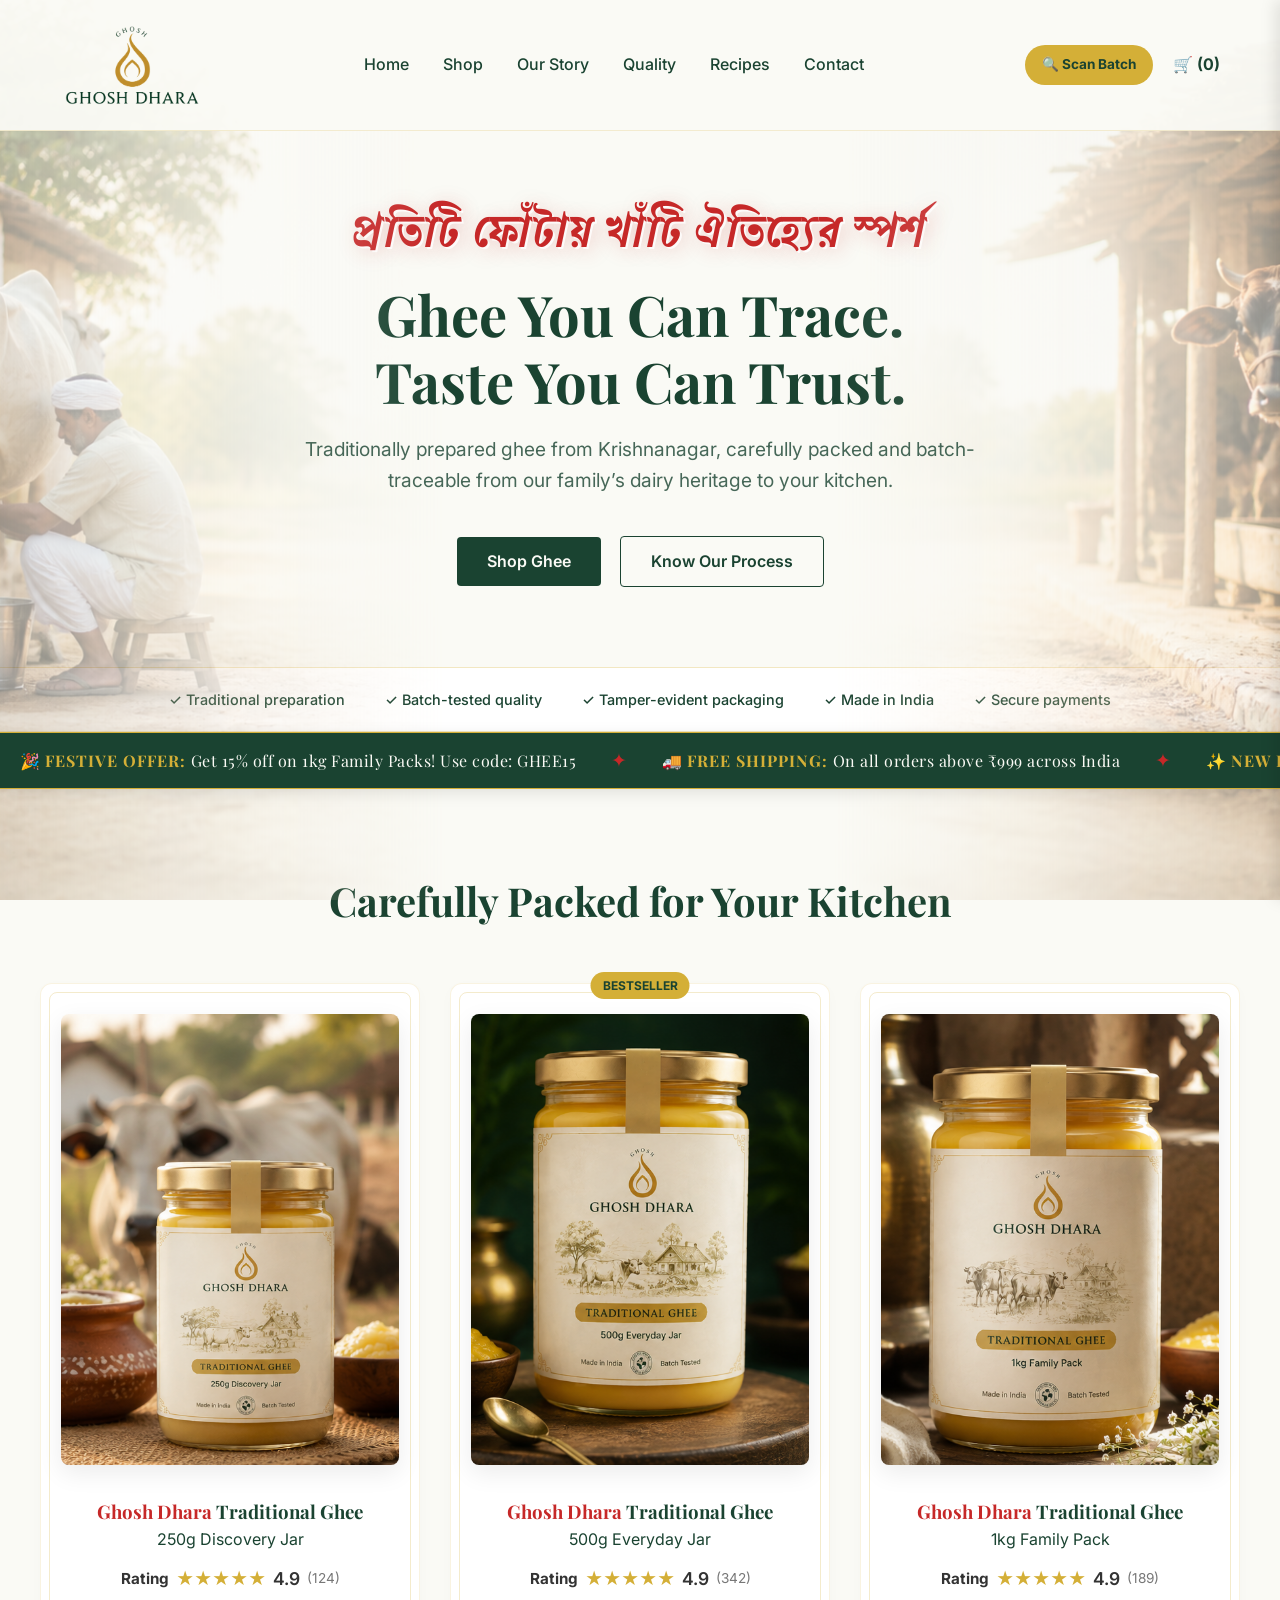
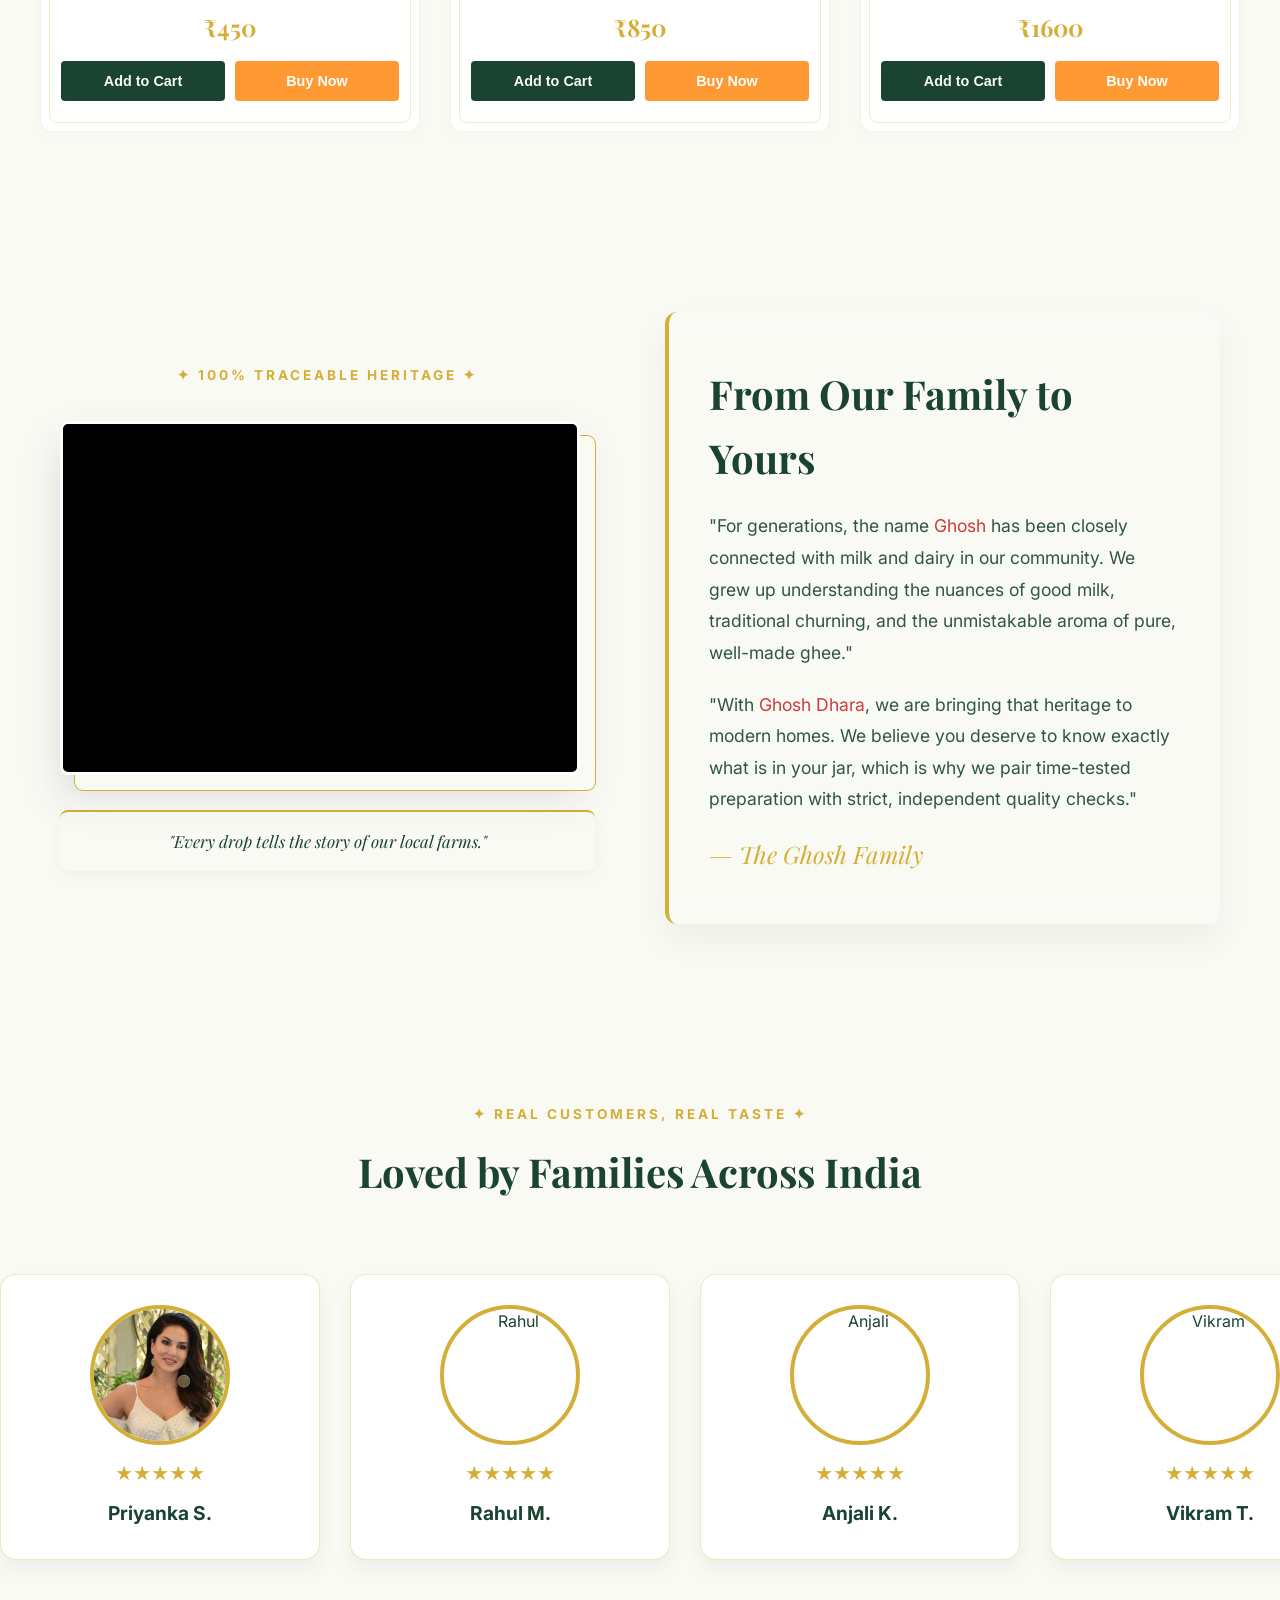
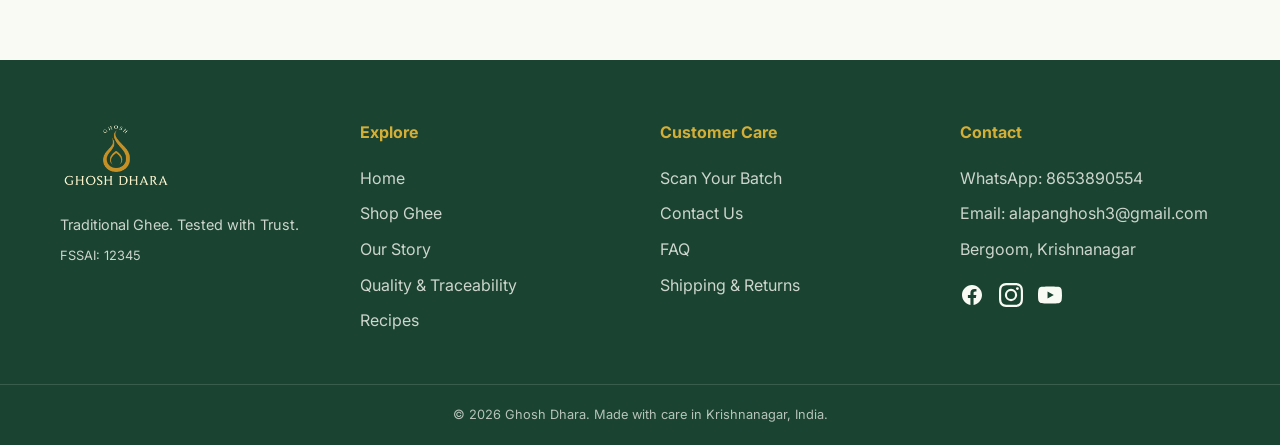
==== commit 9b4c27d6: "index.html" ====
--- a/index.html
+++ b/index.html
@@ -104,7 +104,8 @@
             
             <h1 class="font-serif">Ghee You Can Trace.<br>Taste You Can Trust.</h1>
             <p>Traditionally prepared ghee from Krishnanagar, carefully packed and batch-traceable from our family’s dairy heritage to your kitchen.</p>
-            <div>
+            <!-- UPDATED BUTTON CONTAINER -->
+            <div class="hero-buttons">
                 <a href="shop.html" class="btn-primary" style="text-decoration: none;">Shop Ghee</a>
                 <a href="traceability.html" class="btn-secondary" style="text-decoration: none;">Know Our Process</a>
             </div>
@@ -280,7 +281,7 @@
             <h2 class="font-serif">Loved by Families Across India</h2>
         </div>
 
-        <div class="review-marquee-track">
+        <div class="review-marquee-track" id="reviewTrack">
             
             <!-- BLOCK 1 (8 Reviews) -->
             <div class="review-marquee-content">
@@ -295,7 +296,7 @@
 
                 <!-- Review 2 -->
                 <div class="interactive-card">
-                    <img src="sunny.jpeg" alt="Rahul" class="interactive-img">
+                    <img src="Me.JPEG" alt="Rahul" class="interactive-img">
                     <div class="product-rating" style="margin-top: 0; margin-bottom: 0;">★★★★★</div>
                     <div class="interactive-name">Rahul M.</div>
                     <div class="interactive-details">"I have tried many premium ghee brands, but Ghosh Dhara stands out. The fact that I can scan my jar and see the batch details gives me so much peace of mind."</div>
@@ -303,7 +304,7 @@
 
                 <!-- Review 3 -->
                 <div class="interactive-card">
-                    <img src="sunny.jpeg" alt="Anjali" class="interactive-img">
+                    <img src="Me.JPEG" alt="Anjali" class="interactive-img">
                     <div class="product-rating" style="margin-top: 0; margin-bottom: 0;">★★★★★</div>
                     <div class="interactive-name">Anjali K.</div>
                     <div class="interactive-details">"Brilliant packaging and lightning-fast delivery. The ghee smells incredibly fresh when you open the jar. I use it every morning on my parathas."</div>
@@ -311,7 +312,7 @@
 
                 <!-- Review 4 -->
                 <div class="interactive-card">
-                    <img src="sunny.jpeg" alt="Vikram" class="interactive-img">
+                    <img src="Me.JPEG" alt="Vikram" class="interactive-img">
                     <div class="product-rating" style="margin-top: 0; margin-bottom: 0;">★★★★★</div>
                     <div class="interactive-name">Vikram T.</div>
                     <div class="interactive-details">"I started using this for my daily Ayurvedic routines and digestion has improved significantly. You can truly tell this is made using traditional methods without additives."</div>
@@ -319,7 +320,7 @@
 
                 <!-- Review 5 -->
                 <div class="interactive-card">
-                    <img src="sunny.jpeg" alt="Sneha" class="interactive-img">
+                    <img src="Me.JPEG" alt="Sneha" class="interactive-img">
                     <div class="product-rating" style="margin-top: 0; margin-bottom: 0;">★★★★★</div>
                     <div class="interactive-name">Sneha R.</div>
                     <div class="interactive-details">"My grandmother used to make ghee at home, and this is the first brand that matches that exact golden color and rich, nutty flavor. It elevates simple dal chawal completely!"</div>
@@ -327,7 +328,7 @@
 
                 <!-- Review 6 -->
                 <div class="interactive-card">
-                    <img src="sunny.jpeg" alt="Kavita" class="interactive-img">
+                    <img src="Me.JPEG" alt="Kavita" class="interactive-img">
                     <div class="product-rating" style="margin-top: 0; margin-bottom: 0;">★★★★★</div>
                     <div class="interactive-name">Kavita D.</div>
                     <div class="interactive-details">"I used Ghosh Dhara ghee for making Diwali sweets this year, and the difference in quality was noticed by every guest. It has a high smoke point and doesn't burn easily."</div>
@@ -335,7 +336,7 @@
 
                 <!-- Review 7 -->
                 <div class="interactive-card">
-                    <img src="sunny.jpeg" alt="Arun" class="interactive-img">
+                    <img src="Me.JPEG" alt="Arun" class="interactive-img">
                     <div class="product-rating" style="margin-top: 0; margin-bottom: 0;">★★★★★</div>
                     <div class="interactive-name">Arun P.</div>
                     <div class="interactive-details">"The glass packaging is top-notch and arrived totally secure. I appreciate a brand that avoids plastic. The ghee itself is simply beautiful—thick, fragrant, and pure."</div>
@@ -343,7 +344,7 @@
 
                 <!-- Review 8 -->
                 <div class="interactive-card">
-                    <img src="sunny.jpeg" alt="Meera" class="interactive-img">
+                    <img src="Me.JPEG" alt="Meera" class="interactive-img">
                     <div class="product-rating" style="margin-top: 0; margin-bottom: 0;">★★★★★</div>
                     <div class="interactive-name">Meera V.</div>
                     <div class="interactive-details">"As a mother, I am very particular about what my kids eat. Seeing their strict traceability and FSSAI checks won me over. We are definitely subscribing to the 1kg pack."</div>
@@ -353,14 +354,14 @@
             <!-- BLOCK 2 (Exact Duplicate for Seamless Loop) -->
             <div class="review-marquee-content" aria-hidden="true">
                 <!-- EXACT SAME 8 CARDS PASTED HERE -->
-                <div class="interactive-card"><img src="customer1.jpg" alt="Priyanka" class="interactive-img"><div class="product-rating" style="margin-top: 0; margin-bottom: 0;">★★★★★</div><div class="interactive-name">Priyanka S.</div><div class="interactive-details">"The aroma instantly took me back to my childhood. It has that perfect granular texture (danedar) that is so hard to find in store-bought brands today. Absolutely pure."</div></div>
-                <div class="interactive-card"><img src="customer2.jpg" alt="Rahul" class="interactive-img"><div class="product-rating" style="margin-top: 0; margin-bottom: 0;">★★★★★</div><div class="interactive-name">Rahul M.</div><div class="interactive-details">"I have tried many premium ghee brands, but Ghosh Dhara stands out. The fact that I can scan my jar and see the batch details gives me so much peace of mind."</div></div>
-                <div class="interactive-card"><img src="customer3.jpg" alt="Anjali" class="interactive-img"><div class="product-rating" style="margin-top: 0; margin-bottom: 0;">★★★★★</div><div class="interactive-name">Anjali K.</div><div class="interactive-details">"Brilliant packaging and lightning-fast delivery. The ghee smells incredibly fresh when you open the jar. I use it every morning on my parathas."</div></div>
-                <div class="interactive-card"><img src="customer4.jpg" alt="Vikram" class="interactive-img"><div class="product-rating" style="margin-top: 0; margin-bottom: 0;">★★★★★</div><div class="interactive-name">Vikram T.</div><div class="interactive-details">"I started using this for my daily Ayurvedic routines and digestion has improved significantly. You can truly tell this is made using traditional methods without additives."</div></div>
-                <div class="interactive-card"><img src="customer5.jpg" alt="Sneha" class="interactive-img"><div class="product-rating" style="margin-top: 0; margin-bottom: 0;">★★★★★</div><div class="interactive-name">Sneha R.</div><div class="interactive-details">"My grandmother used to make ghee at home, and this is the first brand that matches that exact golden color and rich, nutty flavor. It elevates simple dal chawal completely!"</div></div>
-                <div class="interactive-card"><img src="customer6.jpg" alt="Kavita" class="interactive-img"><div class="product-rating" style="margin-top: 0; margin-bottom: 0;">★★★★★</div><div class="interactive-name">Kavita D.</div><div class="interactive-details">"I used Ghosh Dhara ghee for making Diwali sweets this year, and the difference in quality was noticed by every guest. It has a high smoke point and doesn't burn easily."</div></div>
-                <div class="interactive-card"><img src="customer7.jpg" alt="Arun" class="interactive-img"><div class="product-rating" style="margin-top: 0; margin-bottom: 0;">★★★★★</div><div class="interactive-name">Arun P.</div><div class="interactive-details">"The glass packaging is top-notch and arrived totally secure. I appreciate a brand that avoids plastic. The ghee itself is simply beautiful—thick, fragrant, and pure."</div></div>
-                <div class="interactive-card"><img src="customer8.jpg" alt="Meera" class="interactive-img"><div class="product-rating" style="margin-top: 0; margin-bottom: 0;">★★★★★</div><div class="interactive-name">Meera V.</div><div class="interactive-details">"As a mother, I am very particular about what my kids eat. Seeing their strict traceability and FSSAI checks won me over. We are definitely subscribing to the 1kg pack."</div></div>
+                <div class="interactive-card"><img src="sunny.jpeg" alt="Priyanka" class="interactive-img"><div class="product-rating" style="margin-top: 0; margin-bottom: 0;">★★★★★</div><div class="interactive-name">Priyanka S.</div><div class="interactive-details">"The aroma instantly took me back to my childhood. It has that perfect granular texture (danedar) that is so hard to find in store-bought brands today. Absolutely pure."</div></div>
+                <div class="interactive-card"><img src="Me.JPEG" alt="Rahul" class="interactive-img"><div class="product-rating" style="margin-top: 0; margin-bottom: 0;">★★★★★</div><div class="interactive-name">Rahul M.</div><div class="interactive-details">"I have tried many premium ghee brands, but Ghosh Dhara stands out. The fact that I can scan my jar and see the batch details gives me so much peace of mind."</div></div>
+                <div class="interactive-card"><img src="Me.JPEG" alt="Anjali" class="interactive-img"><div class="product-rating" style="margin-top: 0; margin-bottom: 0;">★★★★★</div><div class="interactive-name">Anjali K.</div><div class="interactive-details">"Brilliant packaging and lightning-fast delivery. The ghee smells incredibly fresh when you open the jar. I use it every morning on my parathas."</div></div>
+                <div class="interactive-card"><img src="Me.JPEG" alt="Vikram" class="interactive-img"><div class="product-rating" style="margin-top: 0; margin-bottom: 0;">★★★★★</div><div class="interactive-name">Vikram T.</div><div class="interactive-details">"I started using this for my daily Ayurvedic routines and digestion has improved significantly. You can truly tell this is made using traditional methods without additives."</div></div>
+                <div class="interactive-card"><img src="Me.JPEG" alt="Sneha" class="interactive-img"><div class="product-rating" style="margin-top: 0; margin-bottom: 0;">★★★★★</div><div class="interactive-name">Sneha R.</div><div class="interactive-details">"My grandmother used to make ghee at home, and this is the first brand that matches that exact golden color and rich, nutty flavor. It elevates simple dal chawal completely!"</div></div>
+                <div class="interactive-card"><img src="Me.JPEG" alt="Kavita" class="interactive-img"><div class="product-rating" style="margin-top: 0; margin-bottom: 0;">★★★★★</div><div class="interactive-name">Kavita D.</div><div class="interactive-details">"I used Ghosh Dhara ghee for making Diwali sweets this year, and the difference in quality was noticed by every guest. It has a high smoke point and doesn't burn easily."</div></div>
+                <div class="interactive-card"><img src="Me.JPEG" alt="Arun" class="interactive-img"><div class="product-rating" style="margin-top: 0; margin-bottom: 0;">★★★★★</div><div class="interactive-name">Arun P.</div><div class="interactive-details">"The glass packaging is top-notch and arrived totally secure. I appreciate a brand that avoids plastic. The ghee itself is simply beautiful—thick, fragrant, and pure."</div></div>
+                <div class="interactive-card"><img src="Me.JPEG" alt="Meera" class="interactive-img"><div class="product-rating" style="margin-top: 0; margin-bottom: 0;">★★★★★</div><div class="interactive-name">Meera V.</div><div class="interactive-details">"As a mother, I am very particular about what my kids eat. Seeing their strict traceability and FSSAI checks won me over. We are definitely subscribing to the 1kg pack."</div></div>
             </div>
 
         </div>
@@ -470,4 +471,4 @@
     </div>
 
 </body>
-</html>+</html>
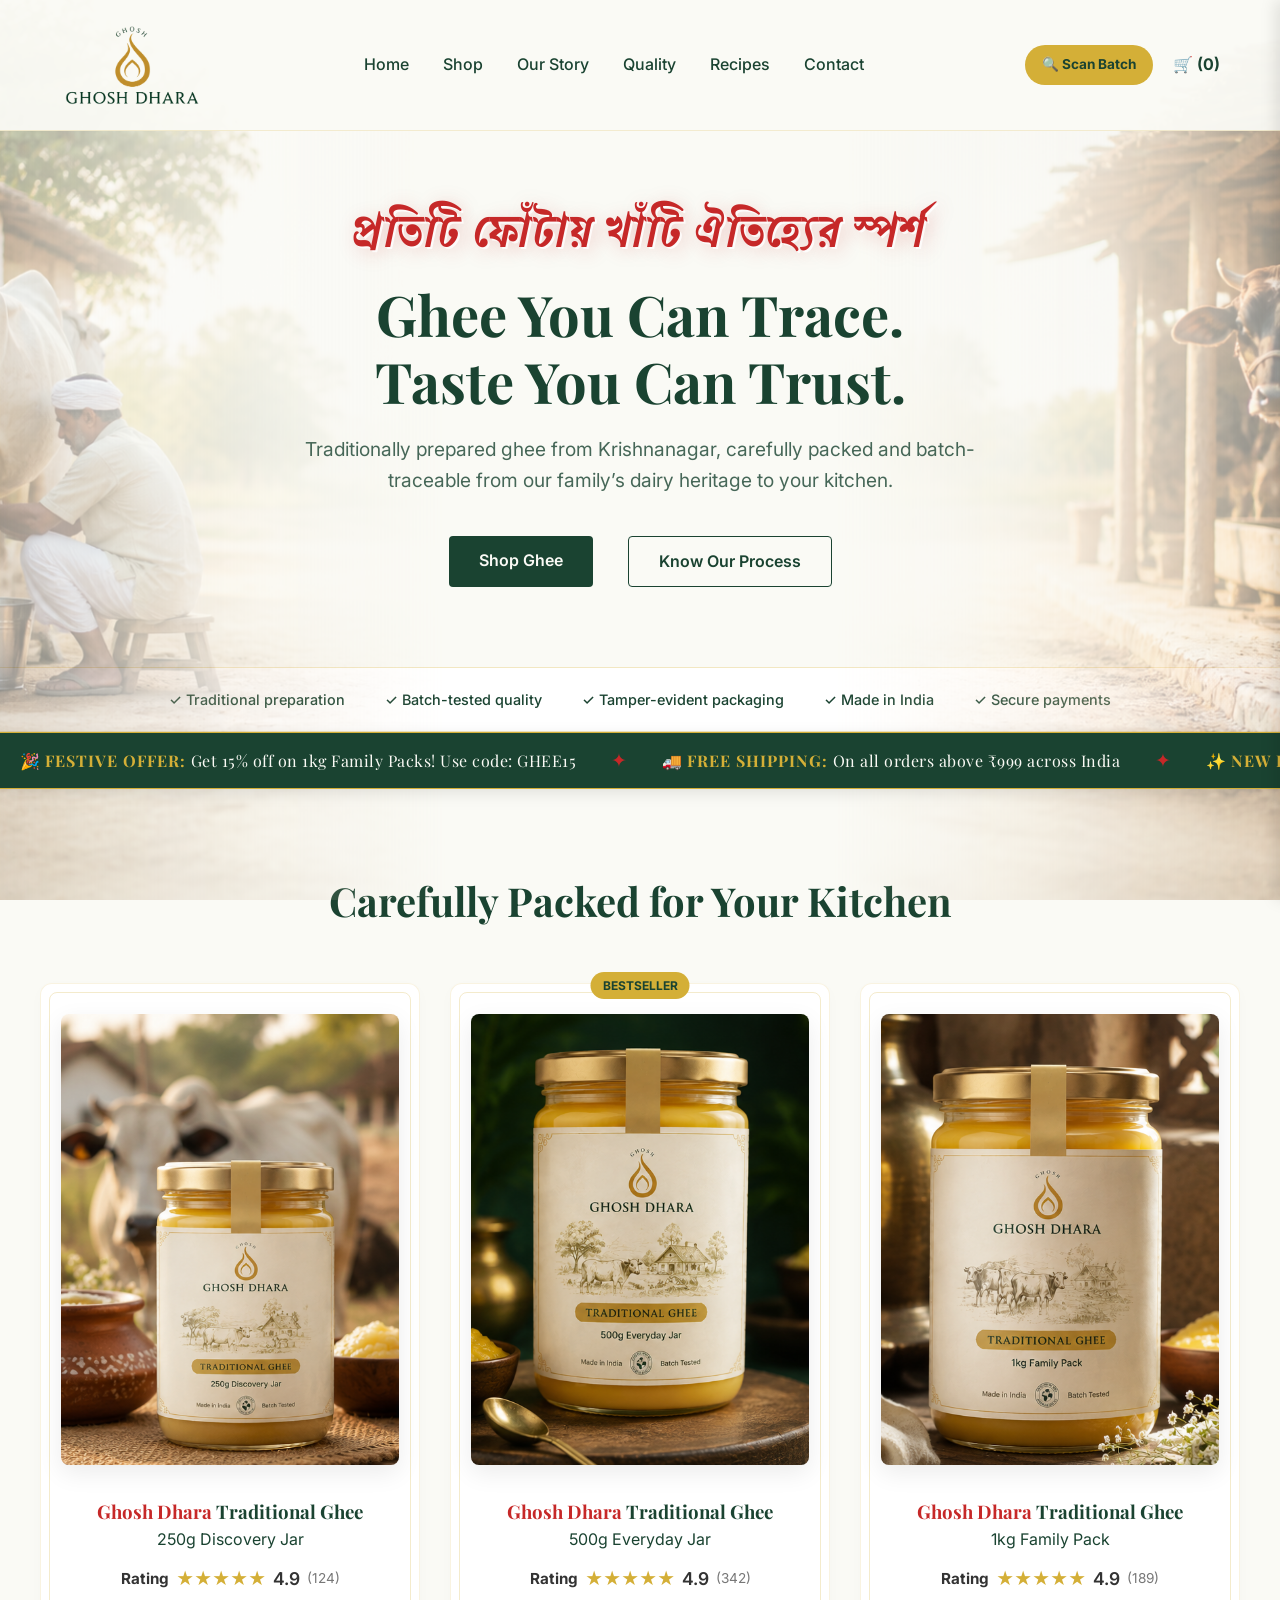
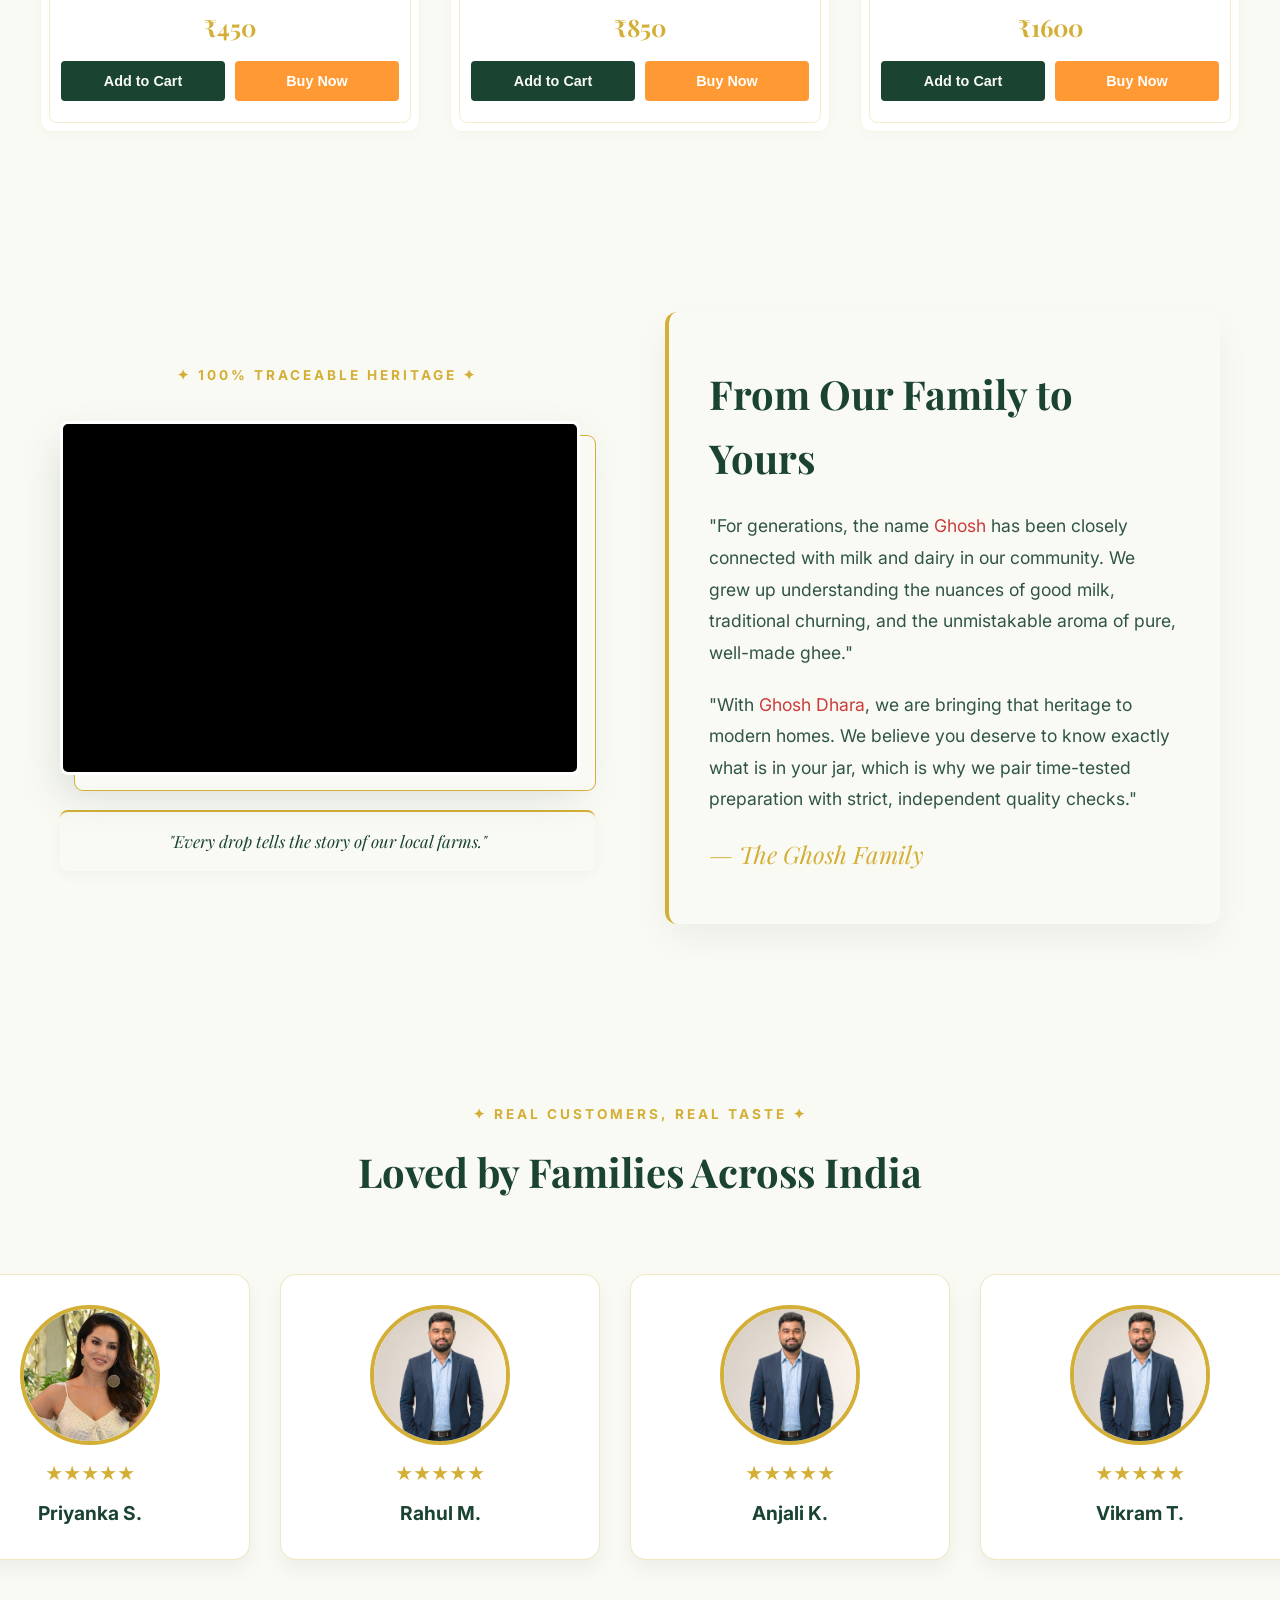
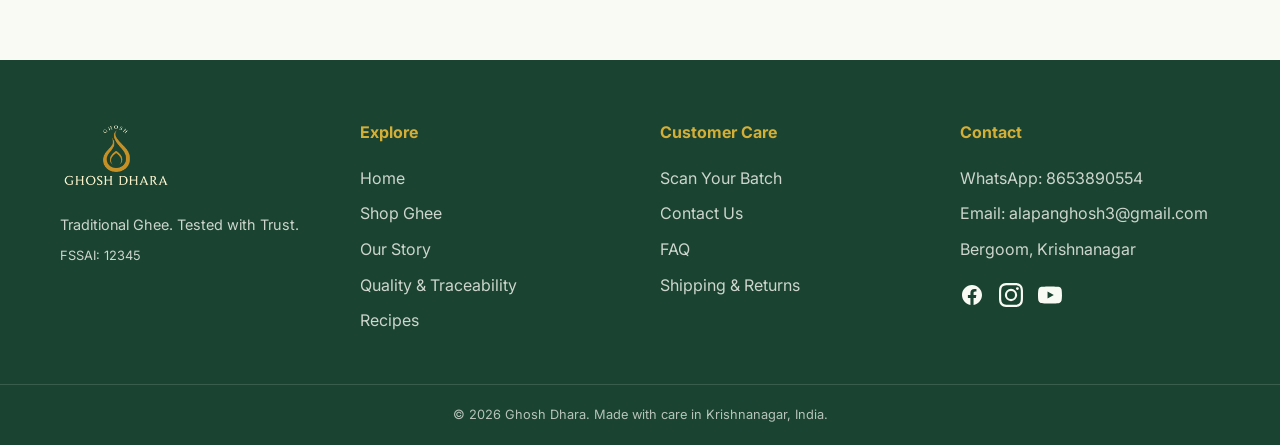
==== commit b15206d6: "Update index.html" ====
--- a/index.html
+++ b/index.html
@@ -97,8 +97,9 @@
   
 
     <!-- HERO SECTION -->
-    <section class="hero">
-        <div class="container">
+    <section class="hero" style="background-image: url('YOUR_EXACT_FILENAME_HERE.jpg'); background-size: cover; background-position: center; position: relative;">
+        <div class="hero-mobile-overlay"></div>
+        <div class="container" style="position: relative; z-index: 2;">
             <!-- NEW ATTRACTIVE BENGALI TAGLINE -->
             <div class="bengali-tagline">প্রতিটি ফোঁটায় খাঁটি ঐতিহ্যের স্পর্শ</div>
             
--- a/style.css
+++ b/style.css
@@ -850,12 +850,13 @@
   -webkit-mask-image: linear-gradient(to right, rgba(0,0,0,1) 0%, rgba(0,0,0,0) 35%, rgba(0,0,0,0) 65%, rgba(0,0,0,1) 100%);
   mask-image: linear-gradient(to right, rgba(0,0,0,1) 0%, rgba(0,0,0,0) 35%, rgba(0,0,0,0) 65%, rgba(0,0,0,1) 100%);
 }
-/* Mobile Adjustment: Since mobile screens don't have "sides", we remove the mask and lower the opacity to a very faint watermark */
+/* --- MOBILE BACKGROUND FIX --- */
 @media (max-width: 768px) {
   .village-side-bg {
-    -webkit-mask-image: none;
-    mask-image: none;
-    opacity: 0.08; 
+    opacity: 0.25; /* Brings the image back into view */
+    /* Uses a top-to-bottom fade instead of left-to-right for mobile */
+    -webkit-mask-image: linear-gradient(to bottom, rgba(0,0,0,0.8) 0%, rgba(0,0,0,0) 35%, rgba(0,0,0,0) 65%, rgba(0,0,0,0.8) 100%);
+    mask-image: linear-gradient(to bottom, rgba(0,0,0,0.8) 0%, rgba(0,0,0,0) 35%, rgba(0,0,0,0) 65%, rgba(0,0,0,0.8) 100%);
   }
 }
 
@@ -1392,23 +1393,53 @@
   margin-bottom: 10px;
 }
 
+/* --- UPDATED TRACK FOR SWIPING --- */
+/* --- UPDATED TRACK FOR SWIPING --- */
 .review-marquee-track {
   display: flex;
-  width: fit-content;
-  /* Adjust the 45s to make the scrolling faster or slower */
-  animation: reviewScroll 45s linear infinite;
-  padding: 20px 0;
-}
-
-/* PAUSES THE ENTIRE SLIDER WHEN HOVERED */
-.review-marquee-track:hover {
-  animation-play-state: paused;
+  width: 100%;
+  overflow-x: auto; /* Enables native manual swiping */
+  padding: 20px;
+  scroll-behavior: auto;
+  scrollbar-width: none; /* Hides scrollbar in Firefox */
+  -ms-overflow-style: none; /* Hides scrollbar in IE */
+  cursor: grab; /* Shows a hand icon to indicate draggable */
+}
+
+/* Hides scrollbar in Chrome/Safari */
+.review-marquee-track::-webkit-scrollbar {
+  display: none; 
+}
+
+.review-marquee-track:active {
+  cursor: grabbing; /* Hand closes when dragging */
 }
 
 .review-marquee-content {
   display: flex;
   gap: 30px;
   padding-right: 30px;
+  flex-shrink: 0; /* Prevents cards from getting squeezed */
+}
+
+/* --- FIX FOR CUT-OFF HEADS --- */
+.interactive-img {
+  width: 140px; 
+  height: 140px;
+  border-radius: 50%;
+  object-fit: cover;
+  object-position: top center; /* CRUCIAL: Pins the image to the top so heads stay visible */
+  border: 4px solid var(--brand-gold);
+  transition: all 0.5s cubic-bezier(0.25, 0.8, 0.25, 1);
+  margin-bottom: 15px;
+}
+
+.interactive-card:hover .interactive-img {
+  width: 100%; 
+  height: 200px; 
+  border-radius: 12px; 
+  border-width: 0; 
+  object-position: top center; /* Keeps the head perfectly framed when expanded */
 }
 
 /* Default Card State */
@@ -1482,4 +1513,55 @@
 @keyframes reviewScroll {
   0% { transform: translateX(0); }
   100% { transform: translateX(-50%); } /* Shifts exactly one block over to loop seamlessly */
-}+}
+
+
+
+/* --- HERO BUTTONS ALIGNMENT --- */
+.hero-buttons {
+  display: flex;
+  gap: 20px;
+  justify-content: center;
+  margin-top: 30px;
+}
+
+/* --- STRICT MOBILE OVERRIDE --- */
+@media (max-width: 768px) {
+  
+  /* 1. Force Hero Background Transparency */
+  .hero {
+    background-color: transparent !important; /* Stops the hero section from blocking the image */
+  }
+  
+  .village-side-bg {
+    display: block !important;
+    opacity: 0.15 !important; 
+    -webkit-mask-image: none !important; 
+    mask-image: none !important;
+    background-position: center center !important;
+    background-size: cover !important;
+  }
+
+  /* 2. Force Perfect Button Alignment */
+  .hero-buttons {
+    display: flex !important;
+    flex-direction: column !important;
+    align-items: center !important;
+    width: 100% !important;
+    max-width: 320px !important; /* Locks both buttons into a strict, perfectly centered column */
+    margin: 30px auto 0 auto !important; 
+    padding: 0 !important;
+    gap: 15px !important;
+  }
+  
+  .hero-buttons .btn-primary, 
+  .hero-buttons .btn-secondary {
+    width: 100% !important; 
+    max-width: 100% !important;
+    margin: 0 !important; 
+    box-sizing: border-box !important; 
+    display: flex !important; 
+    justify-content: center !important;
+    align-items: center !important;
+  }
+}
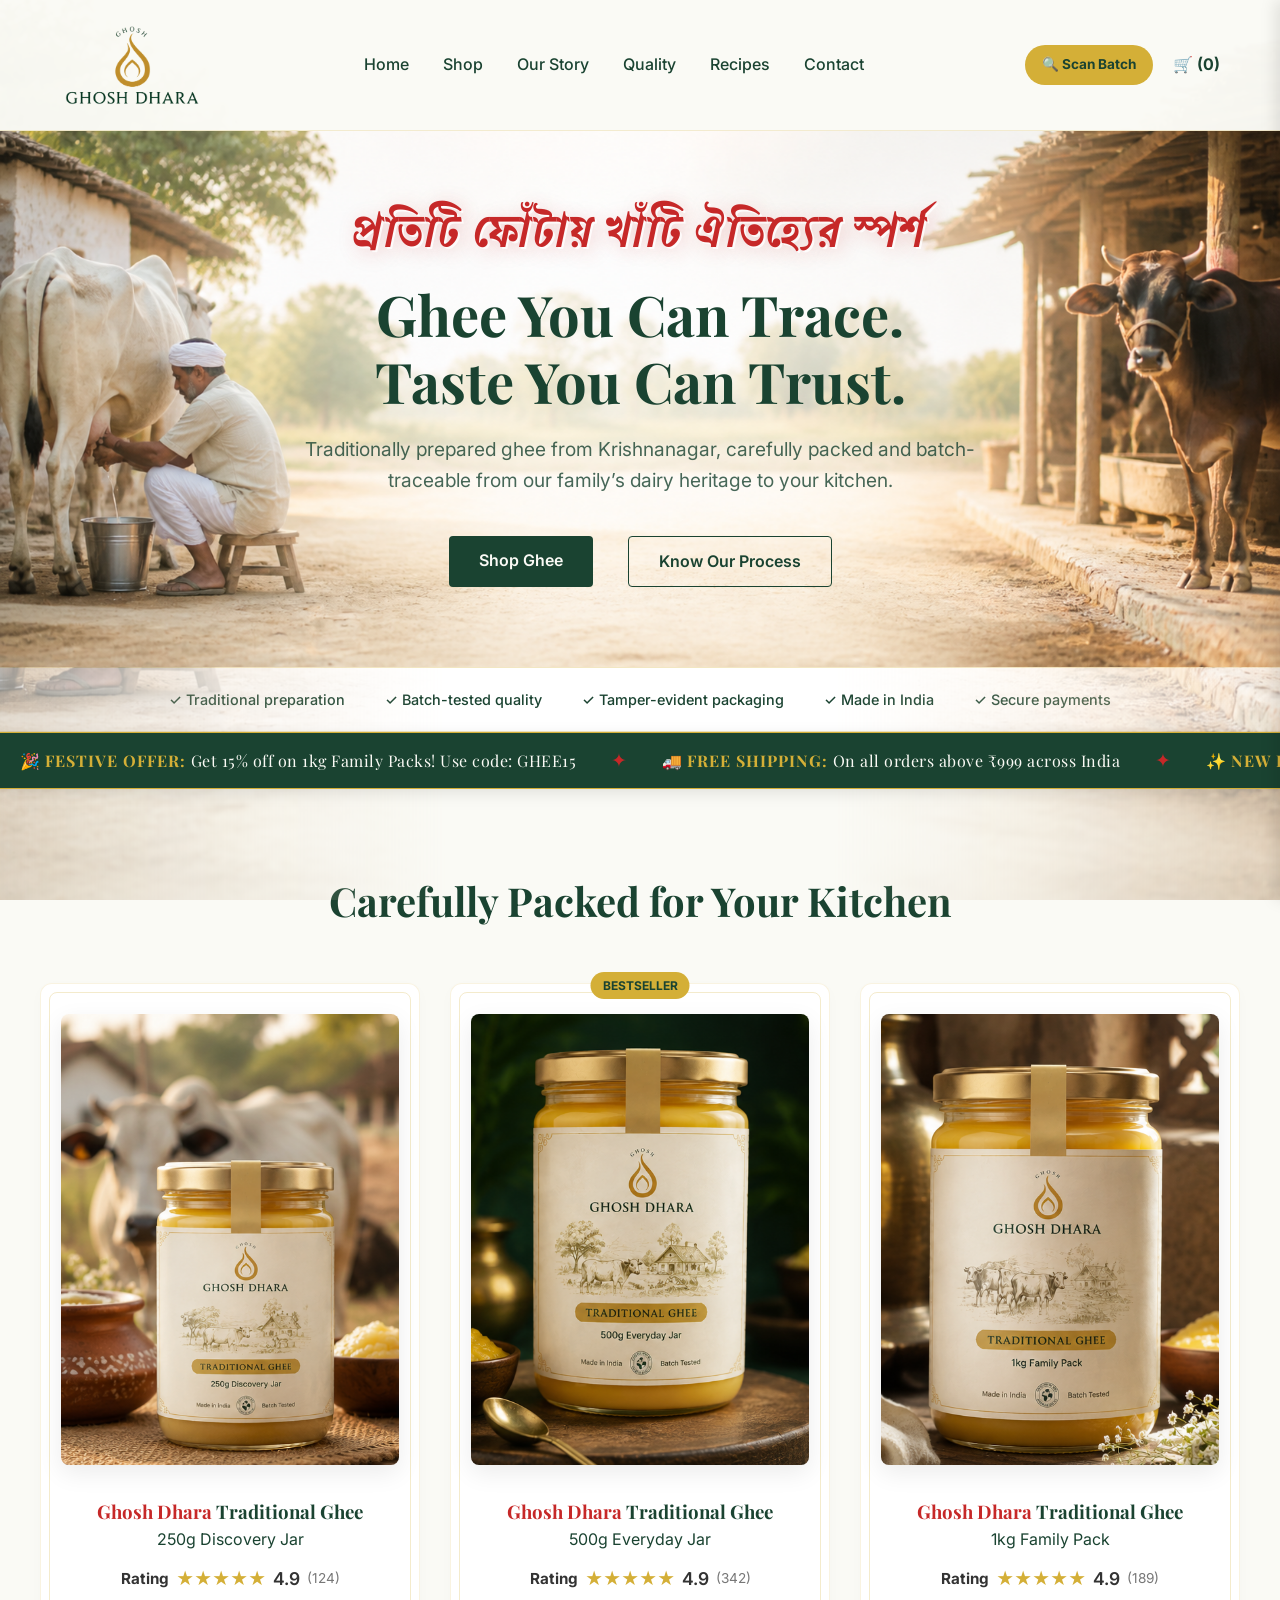
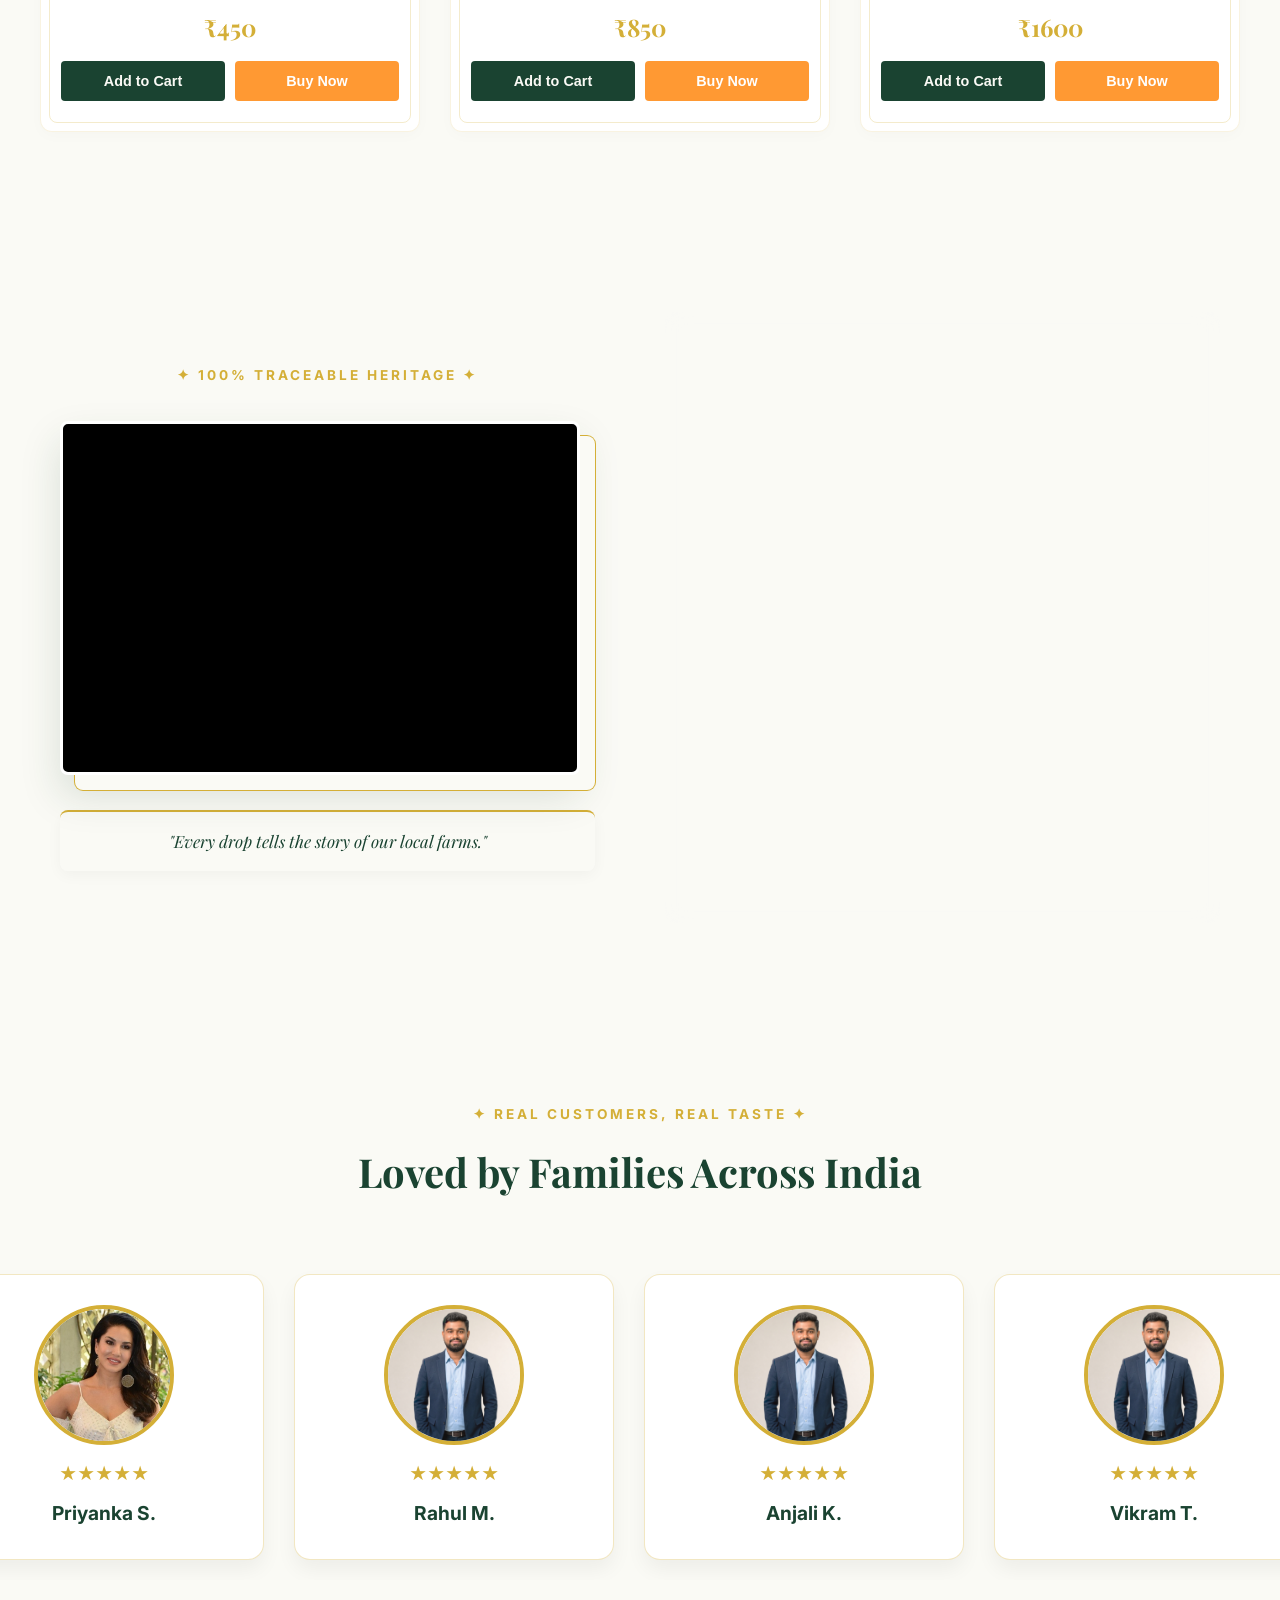
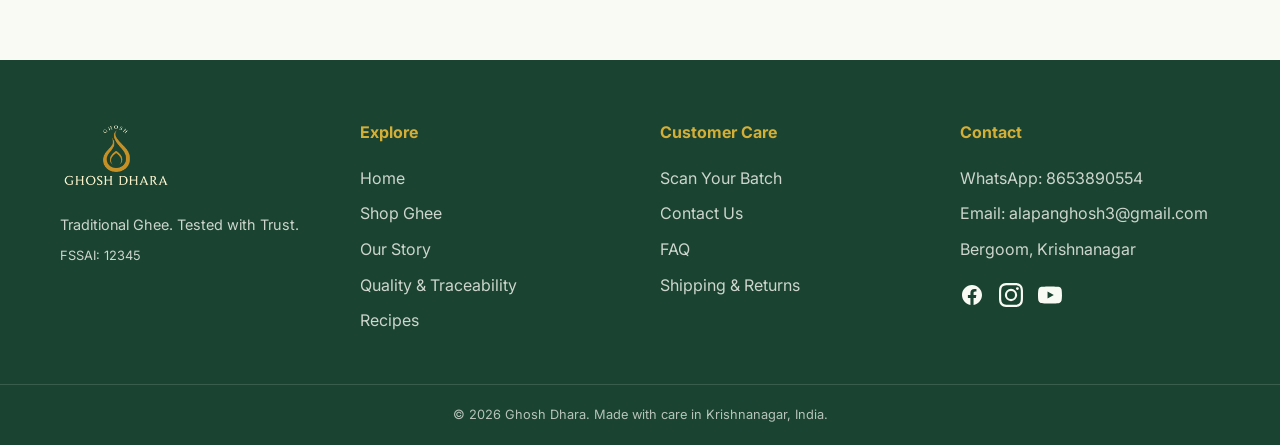
==== commit 058d06db: "Update index.html" ====
--- a/index.html
+++ b/index.html
@@ -97,7 +97,7 @@
   
 
     <!-- HERO SECTION -->
-    <section class="hero" style="background-image: url('YOUR_EXACT_FILENAME_HERE.jpg'); background-size: cover; background-position: center; position: relative;">
+    <section class="hero" style="background-image: url('Image 3.png'); background-size: cover; background-position: center; position: relative;">
         <div class="hero-mobile-overlay"></div>
         <div class="container" style="position: relative; z-index: 2;">
             <!-- NEW ATTRACTIVE BENGALI TAGLINE -->
--- a/style.css
+++ b/style.css
@@ -1525,30 +1525,33 @@
   margin-top: 30px;
 }
 
-/* --- STRICT MOBILE OVERRIDE --- */
+/* --- STRICT MOBILE OVERRIDE (BACKGROUND & BUTTONS) --- */
 @media (max-width: 768px) {
   
-  /* 1. Force Hero Background Transparency */
-  .hero {
-    background-color: transparent !important; /* Stops the hero section from blocking the image */
-  }
-  
+  /* 1. Hide the old buggy floating background entirely */
   .village-side-bg {
+    display: none !important;
+  }
+
+  /* 2. Style the new protective overlay (0.80 = 80% opacity) */
+  .hero-mobile-overlay {
     display: block !important;
-    opacity: 0.15 !important; 
-    -webkit-mask-image: none !important; 
-    mask-image: none !important;
-    background-position: center center !important;
-    background-size: cover !important;
-  }
-
-  /* 2. Force Perfect Button Alignment */
+    position: absolute;
+    top: 0; 
+    left: 0; 
+    right: 0; 
+    bottom: 0;
+    background-color: rgba(250, 250, 245, 0.80) !important;
+    z-index: 1;
+  }
+
+  /* 3. Your Working Button Alignment (Unchanged) */
   .hero-buttons {
     display: flex !important;
     flex-direction: column !important;
     align-items: center !important;
     width: 100% !important;
-    max-width: 320px !important; /* Locks both buttons into a strict, perfectly centered column */
+    max-width: 320px !important; 
     margin: 30px auto 0 auto !important; 
     padding: 0 !important;
     gap: 15px !important;
@@ -1565,3 +1568,10 @@
     align-items: center !important;
   }
 }
+
+/* Hide the overlay on Desktop so the CSS Mask continues to work normally */
+@media (min-width: 769px) {
+  .hero-mobile-overlay {
+    display: none;
+  }
+}
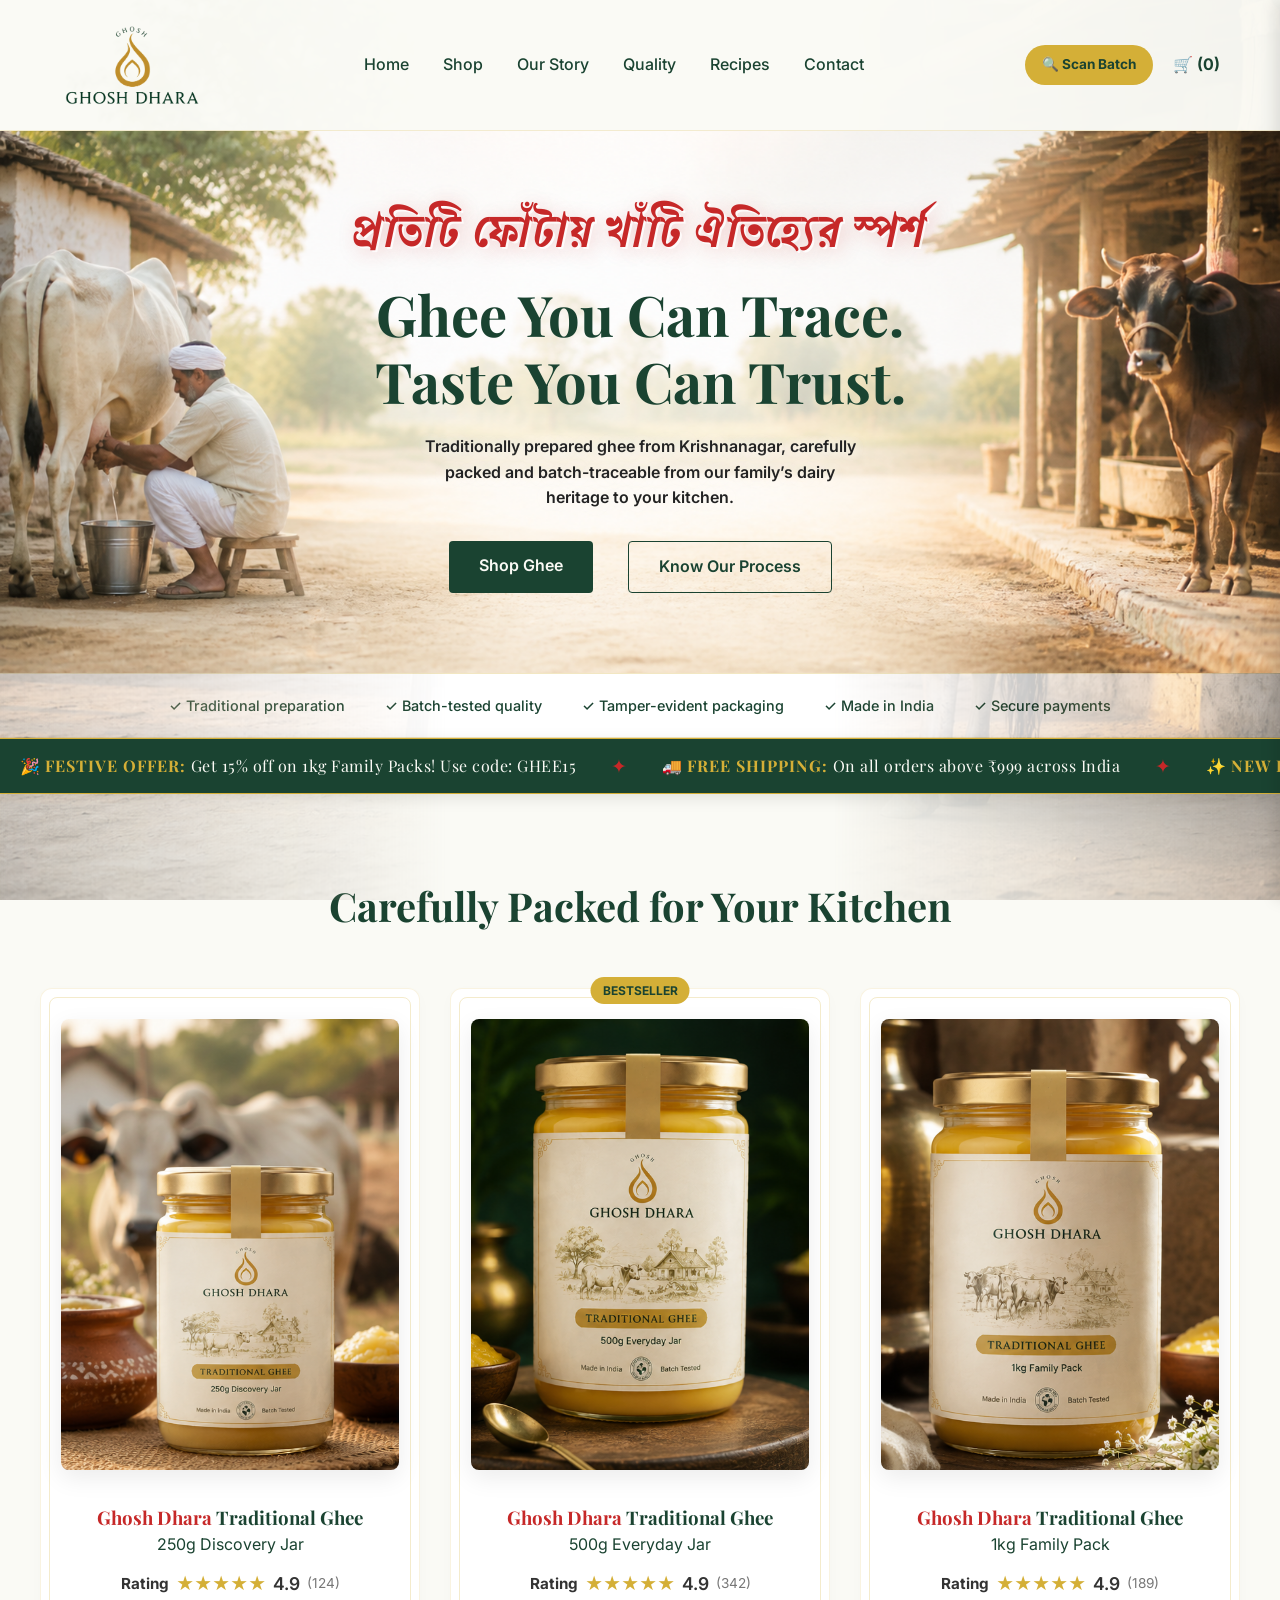
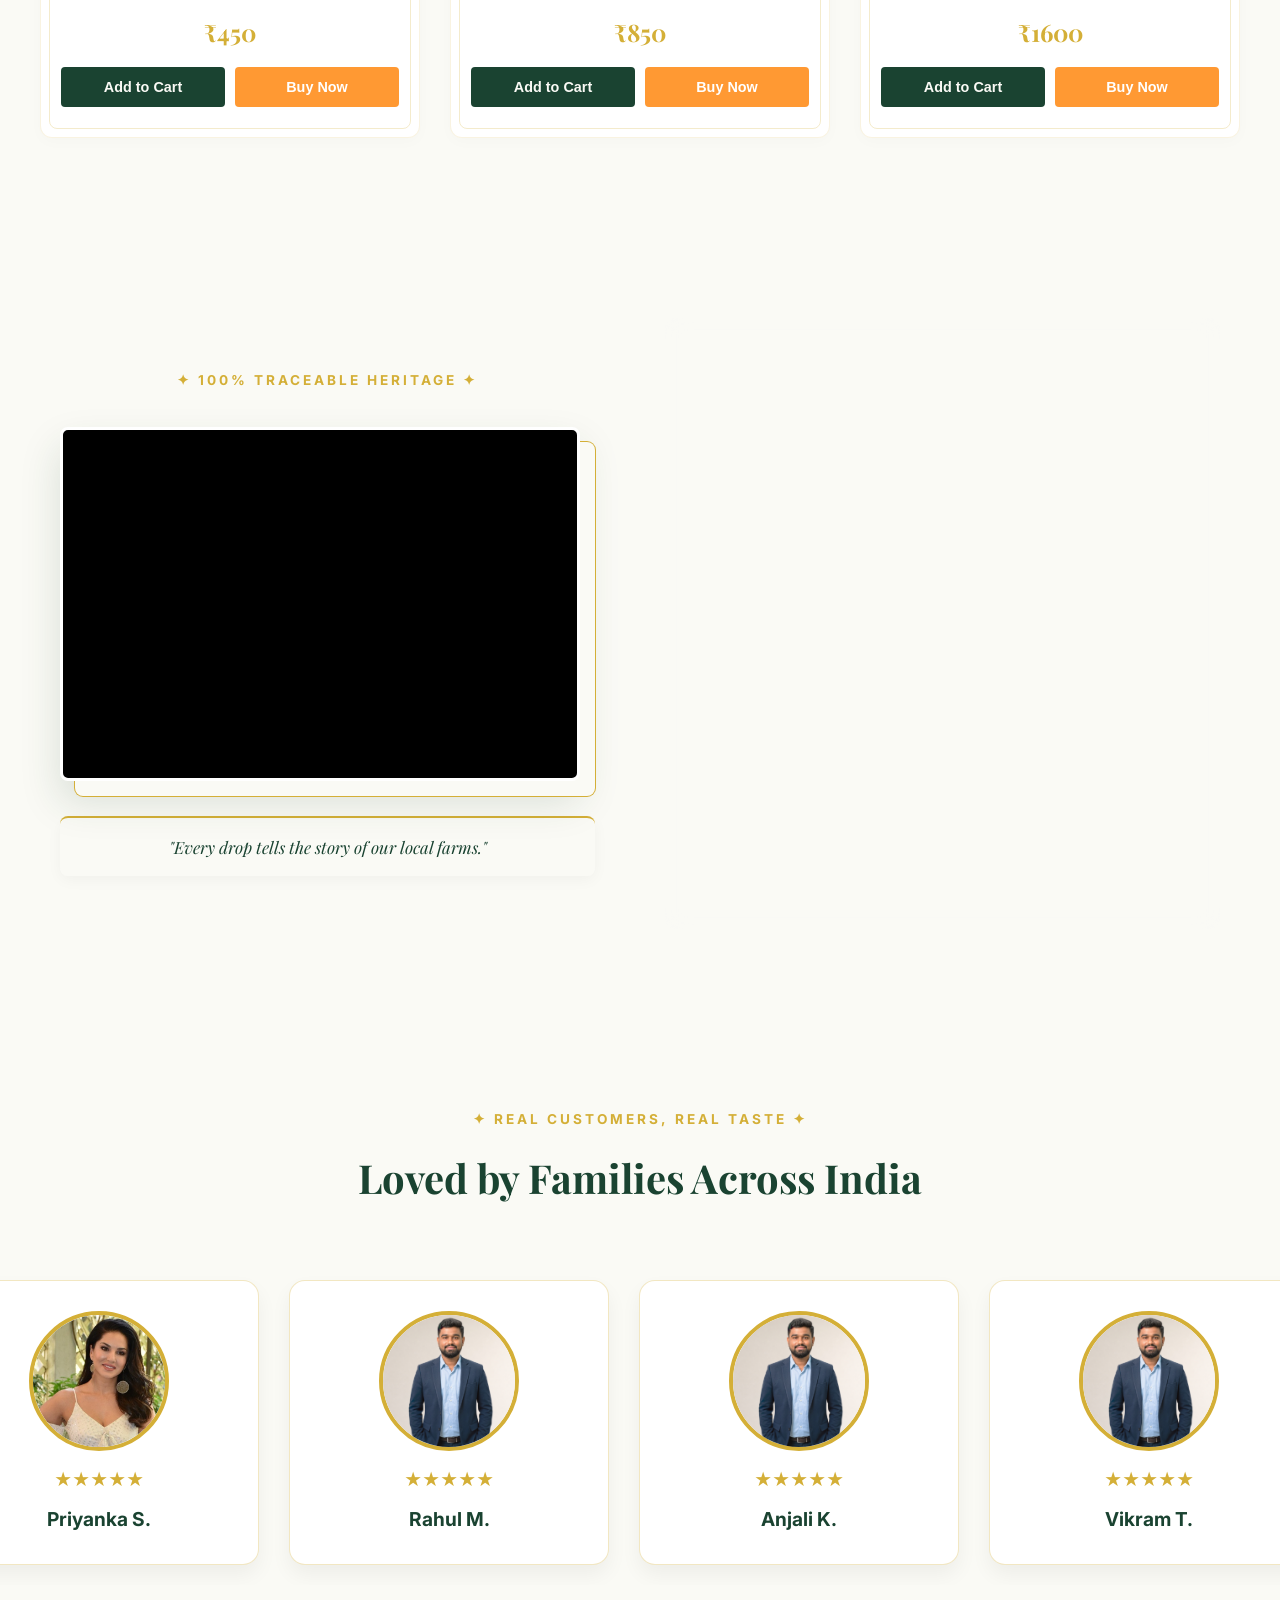
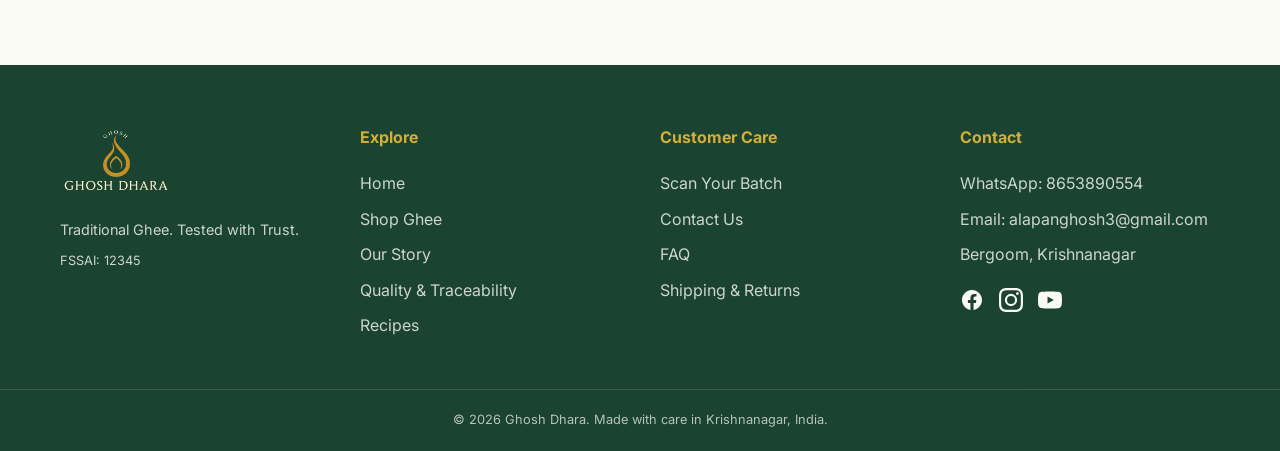
==== commit cf23de44: "Update index.html" ====
--- a/index.html
+++ b/index.html
@@ -104,7 +104,9 @@
             <div class="bengali-tagline">প্রতিটি ফোঁটায় খাঁটি ঐতিহ্যের স্পর্শ</div>
             
             <h1 class="font-serif">Ghee You Can Trace.<br>Taste You Can Trust.</h1>
-            <p>Traditionally prepared ghee from Krishnanagar, carefully packed and batch-traceable from our family’s dairy heritage to your kitchen.</p>
+            <p style="max-width: 480px !important; margin: 0 auto 25px auto !important; padding: 0 15px; line-height: 1.6; font-weight: 600; color: #222; text-shadow: 0 0 15px rgba(250, 250, 245, 1), 0 0 30px rgba(250, 250, 245, 0.9);">
+    Traditionally prepared ghee from Krishnanagar, carefully packed and batch-traceable from our family’s dairy heritage to your kitchen.
+</p>
             <!-- UPDATED BUTTON CONTAINER -->
             <div class="hero-buttons">
                 <a href="shop.html" class="btn-primary" style="text-decoration: none;">Shop Ghee</a>
--- a/style.css
+++ b/style.css
@@ -79,12 +79,35 @@
   line-height: 1.2;
 }
 
-.hero p {
-  font-size: 1.2rem;
-  max-width: 700px;
-  margin: 0 auto 40px auto;
-  opacity: 0.8;
-}
+/* --- HERO TEXT READABILITY FIX --- */
+/* --- BULLETPROOF HERO PARAGRAPH FIX --- */
+.hero .container p {
+  /* Uses a percentage so it strictly occupies the middle, keeping it away from the edges */
+  max-width: 55% !important; 
+  margin: 0 auto 25px auto !important; 
+  padding: 0 15px !important; 
+  line-height: 1.6 !important;
+  font-weight: 600 !important; /* Made slightly bolder to fight the background */
+  color: #222 !important; 
+  
+  /* CRUCIAL: Stops mobile browsers from artificially enlarging and stretching the text in "Desktop View" */
+  -webkit-text-size-adjust: 100% !important;
+  text-size-adjust: 100% !important;
+
+  /* The protective text glow */
+  text-shadow: 
+    0 0 10px rgba(250, 250, 245, 1), 
+    0 0 20px rgba(250, 250, 245, 0.9),
+    0 0 30px rgba(250, 250, 245, 0.8) !important;
+}
+
+/* Ensure it takes up enough space on an actual, regular mobile view */
+@media (max-width: 768px) {
+  .hero .container p {
+    max-width: 90% !important;
+  }
+}
+
 
 .btn-primary {
   background-color: var(--brand-green);
@@ -838,7 +861,7 @@
   pointer-events: none; /* Prevents it from blocking your buttons and links */
   
   /* Replace this URL with your actual village/cow milking image */
-  background-image: url('Image 3.png'); 
+  background-image: url('Image 2.png'); 
   background-size: cover;
   background-position: center center;
   background-repeat: no-repeat;
@@ -1533,7 +1556,8 @@
     display: none !important;
   }
 
-  /* 2. Style the new protective overlay (0.80 = 80% opacity) */
+/* 2. Style the protective overlay (Reduced opacity so the image shows through) */
+ /* 2. Style the protective overlay (Reduced opacity so the image shows through) */
   .hero-mobile-overlay {
     display: block !important;
     position: absolute;
@@ -1541,7 +1565,9 @@
     left: 0; 
     right: 0; 
     bottom: 0;
-    background-color: rgba(250, 250, 245, 0.80) !important;
+    /* Changed from a solid 80% block to a soft gradient. 
+       It is more transparent at the top to show the farm, and thicker at the bottom to protect the buttons. */
+    background: linear-gradient(to bottom, rgba(250, 250, 245, 0.35) 0%, rgba(250, 250, 245, 0.85) 100%) !important;
     z-index: 1;
   }
 
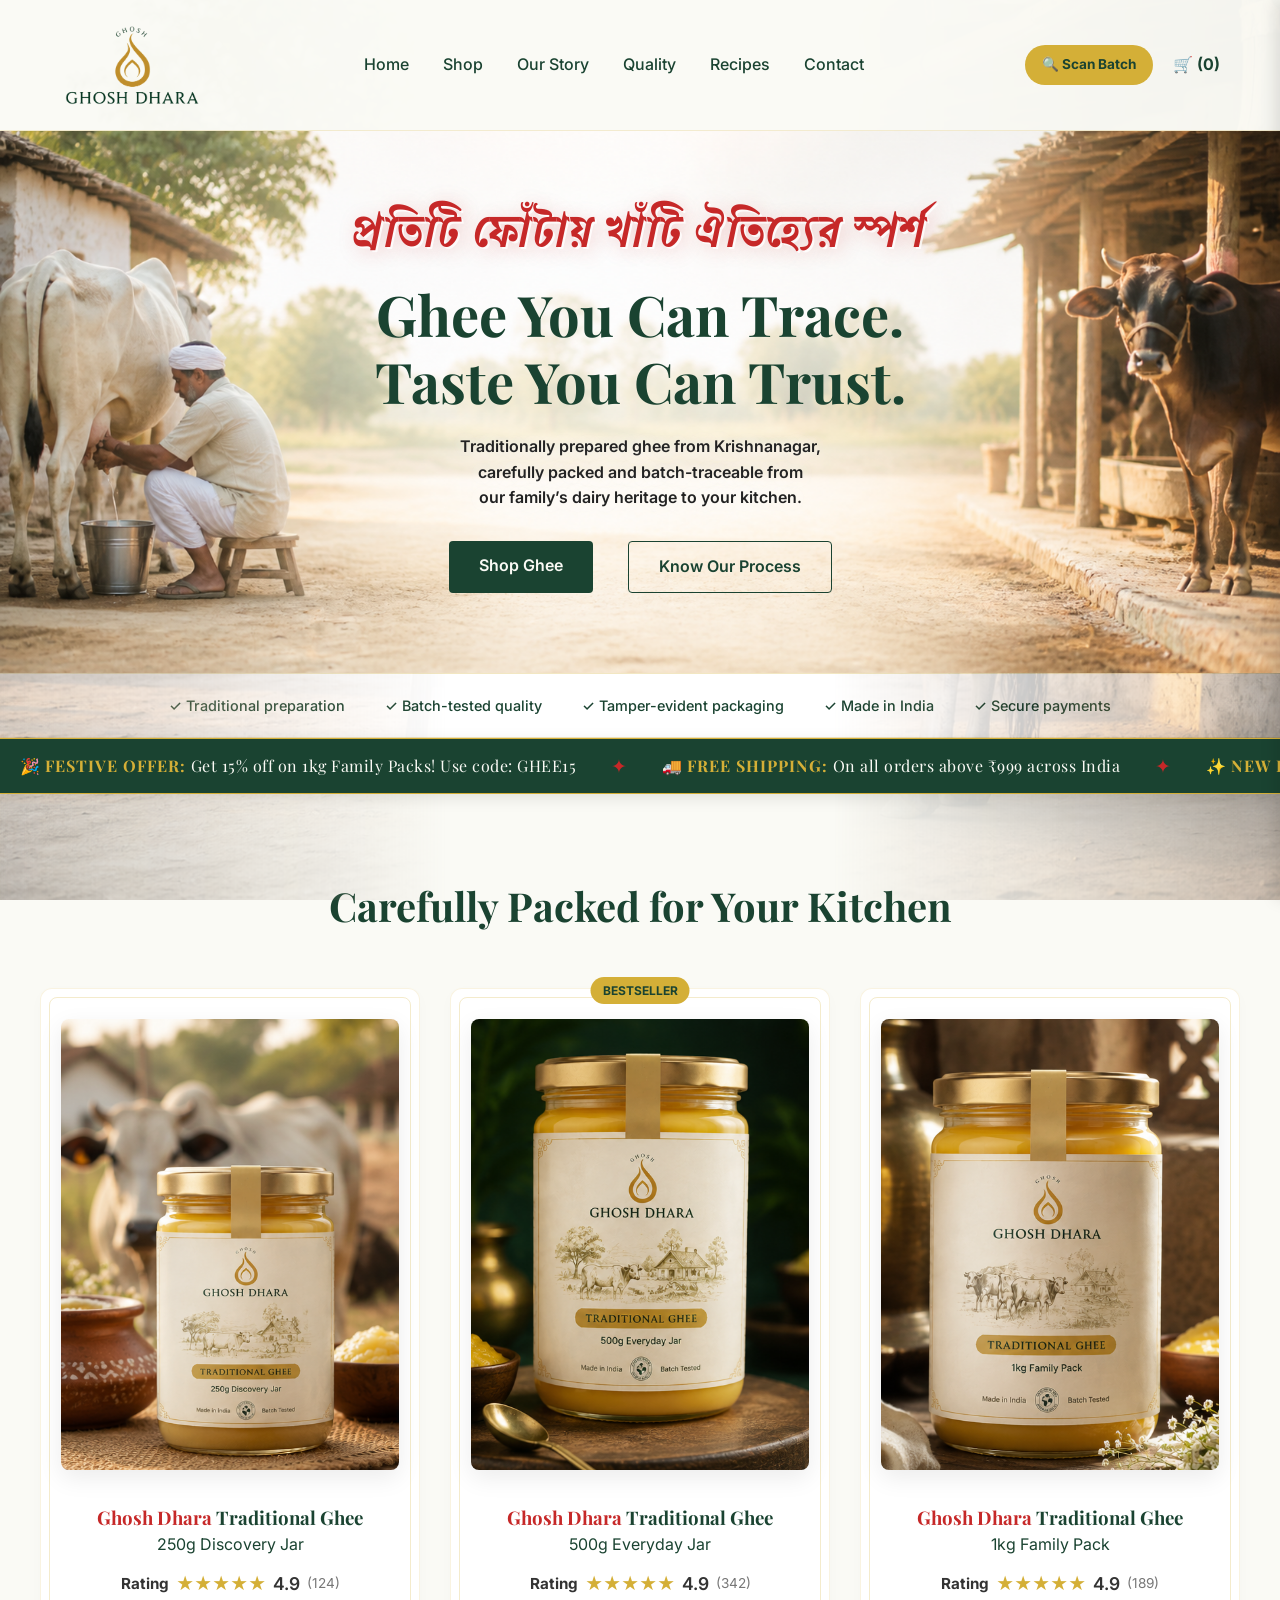
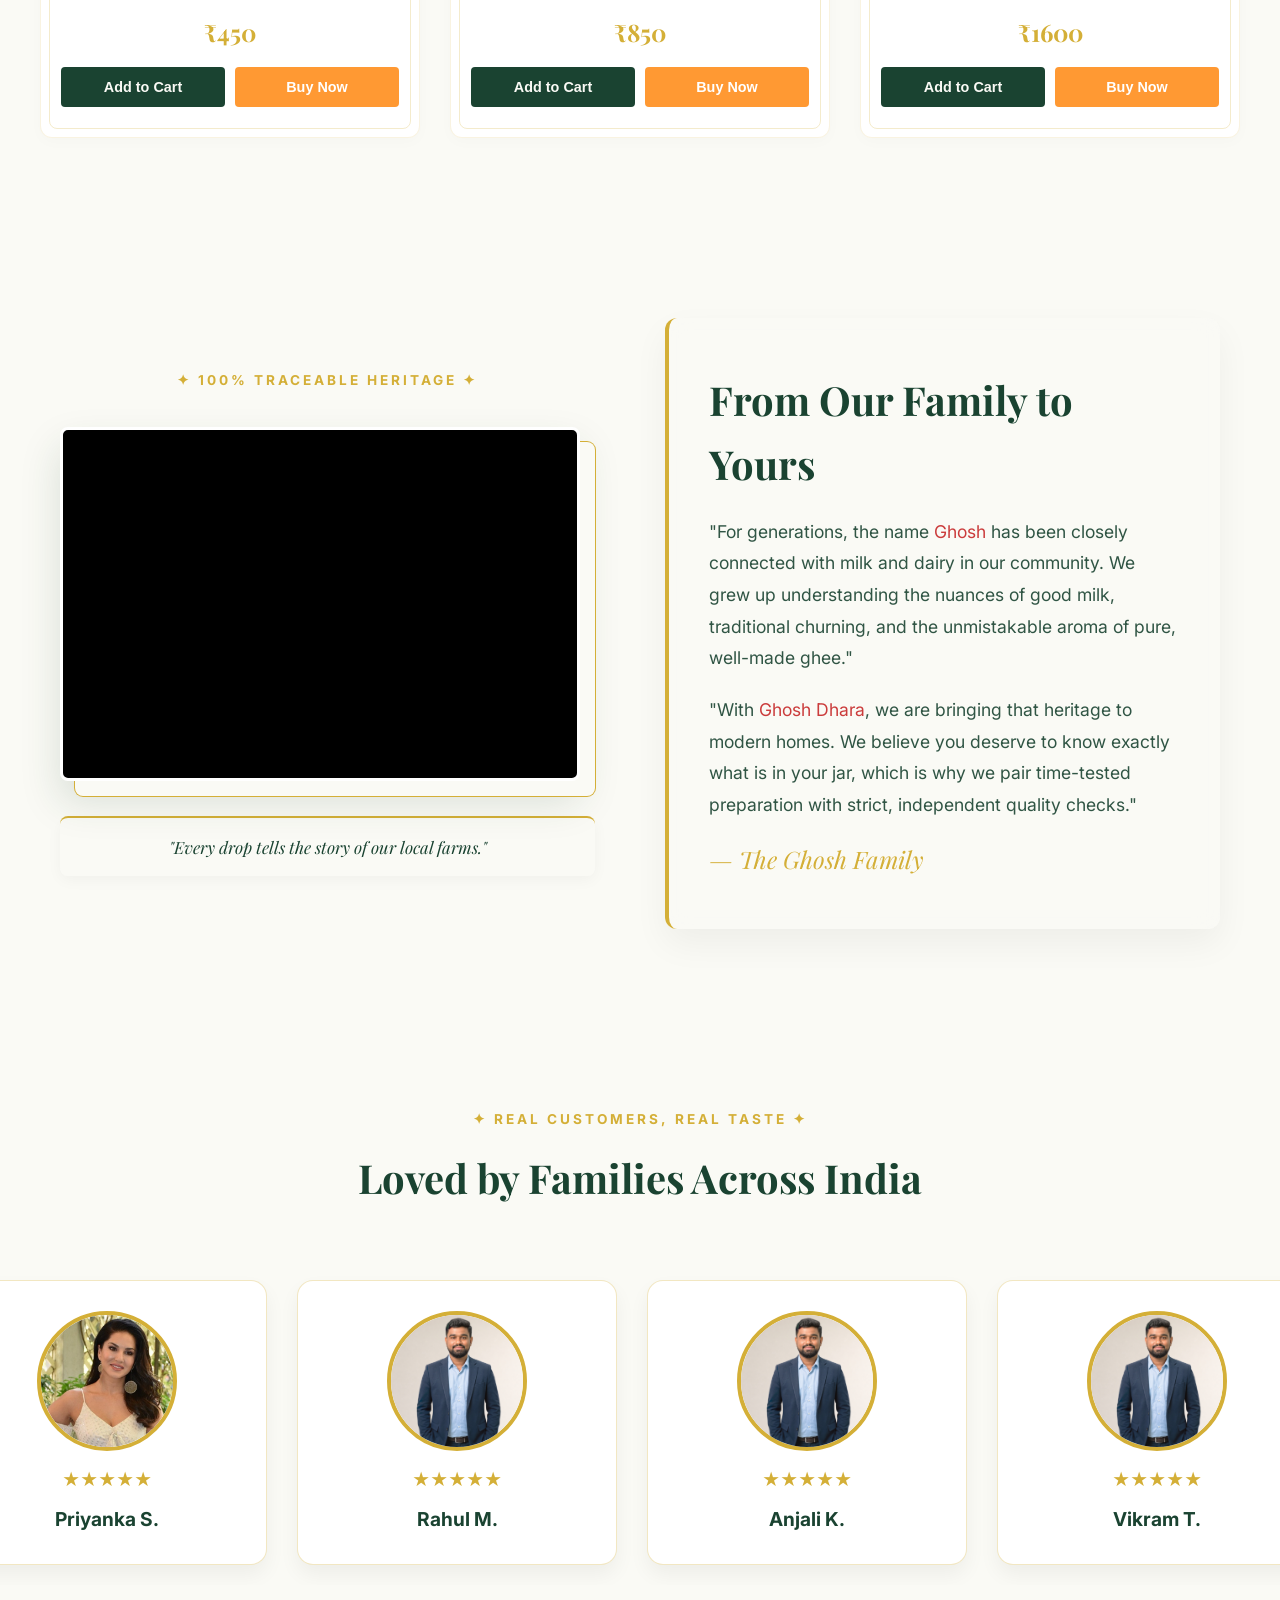
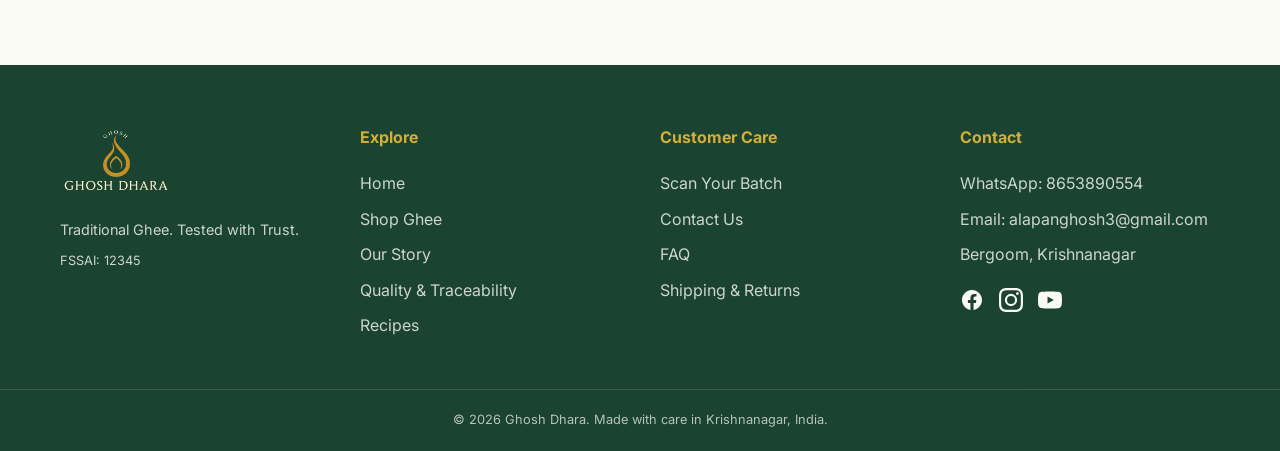
==== commit 89b9b72f: "Update index.html" ====
--- a/index.html
+++ b/index.html
@@ -104,8 +104,10 @@
             <div class="bengali-tagline">প্রতিটি ফোঁটায় খাঁটি ঐতিহ্যের স্পর্শ</div>
             
             <h1 class="font-serif">Ghee You Can Trace.<br>Taste You Can Trust.</h1>
-            <p style="max-width: 480px !important; margin: 0 auto 25px auto !important; padding: 0 15px; line-height: 1.6; font-weight: 600; color: #222; text-shadow: 0 0 15px rgba(250, 250, 245, 1), 0 0 30px rgba(250, 250, 245, 0.9);">
-    Traditionally prepared ghee from Krishnanagar, carefully packed and batch-traceable from our family’s dairy heritage to your kitchen.
+            <p style="margin: 0 auto 25px auto; line-height: 1.6; font-weight: 600; color: #222; text-shadow: 0 0 15px rgba(250, 250, 245, 1), 0 0 30px rgba(250, 250, 245, 0.9);">
+    Traditionally prepared ghee from Krishnanagar, <br>
+    carefully packed and batch-traceable from <br>
+    our family’s dairy heritage to your kitchen.
 </p>
             <!-- UPDATED BUTTON CONTAINER -->
             <div class="hero-buttons">
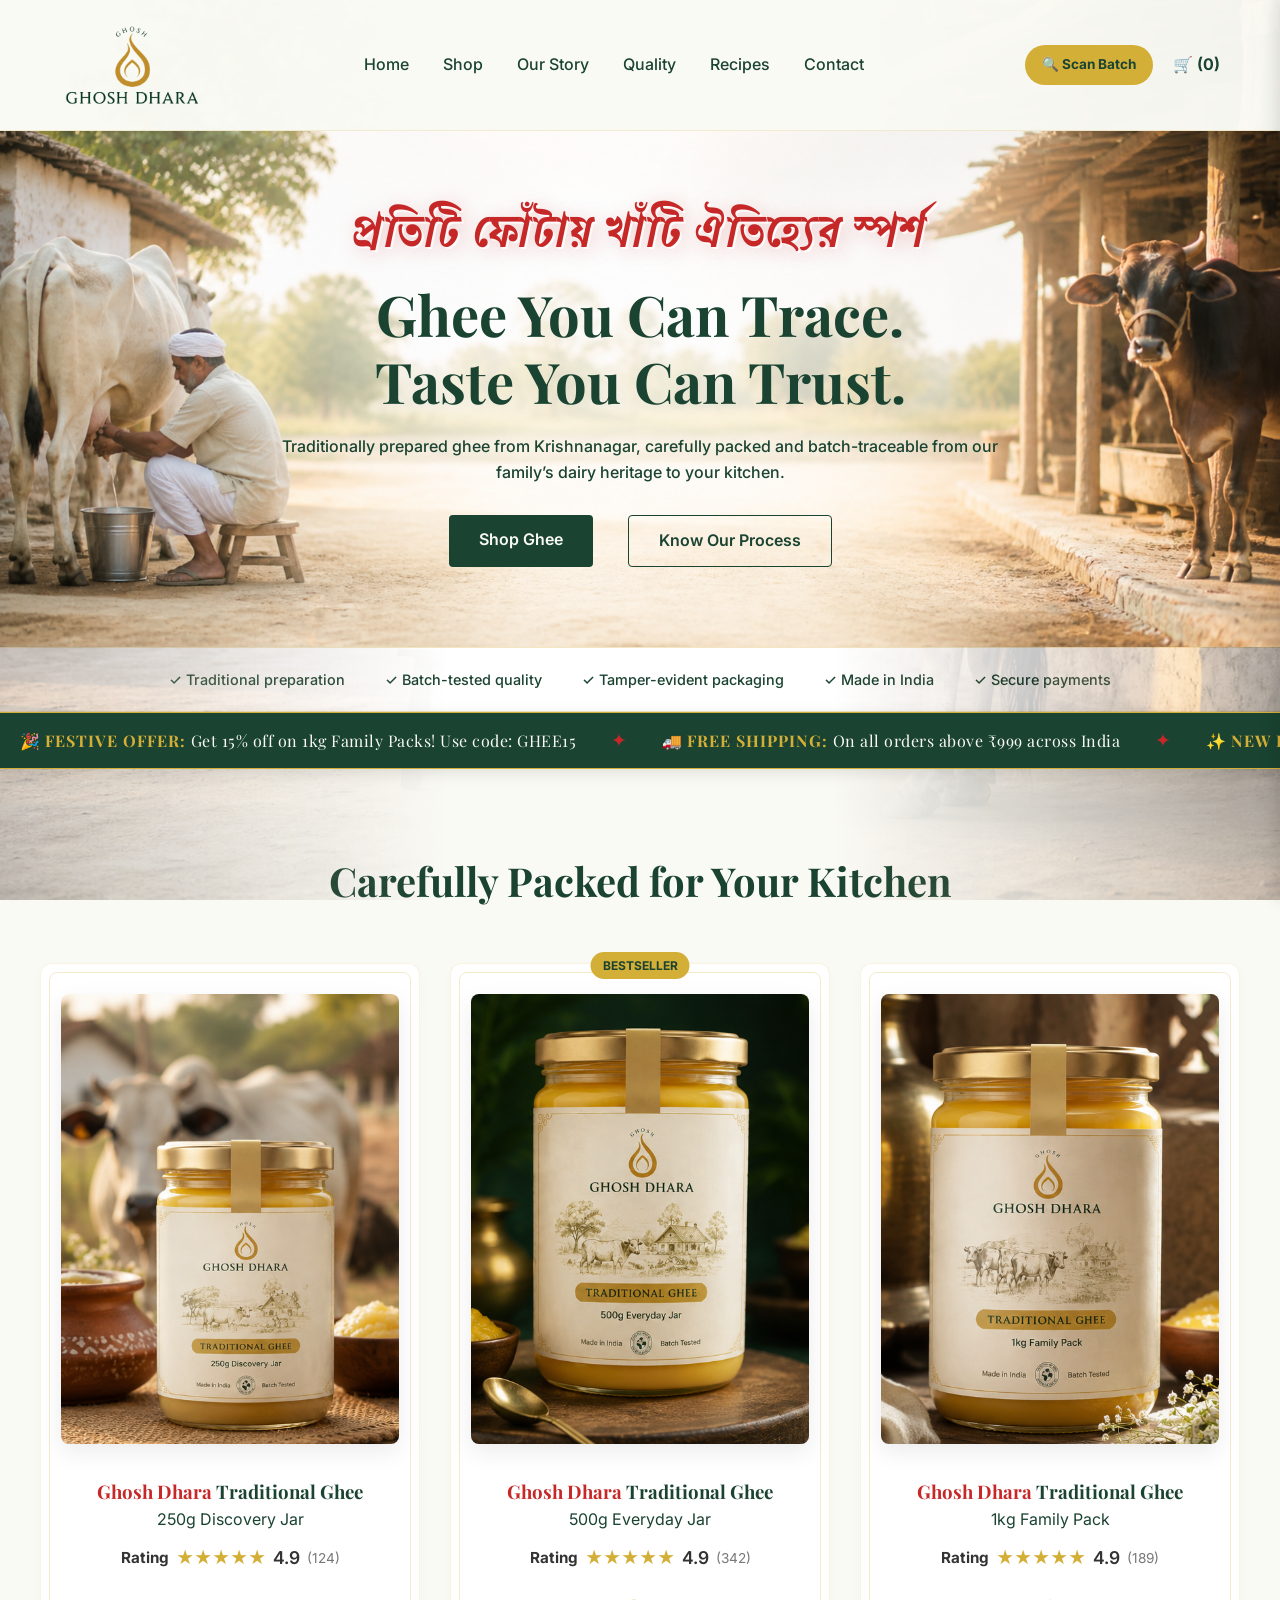
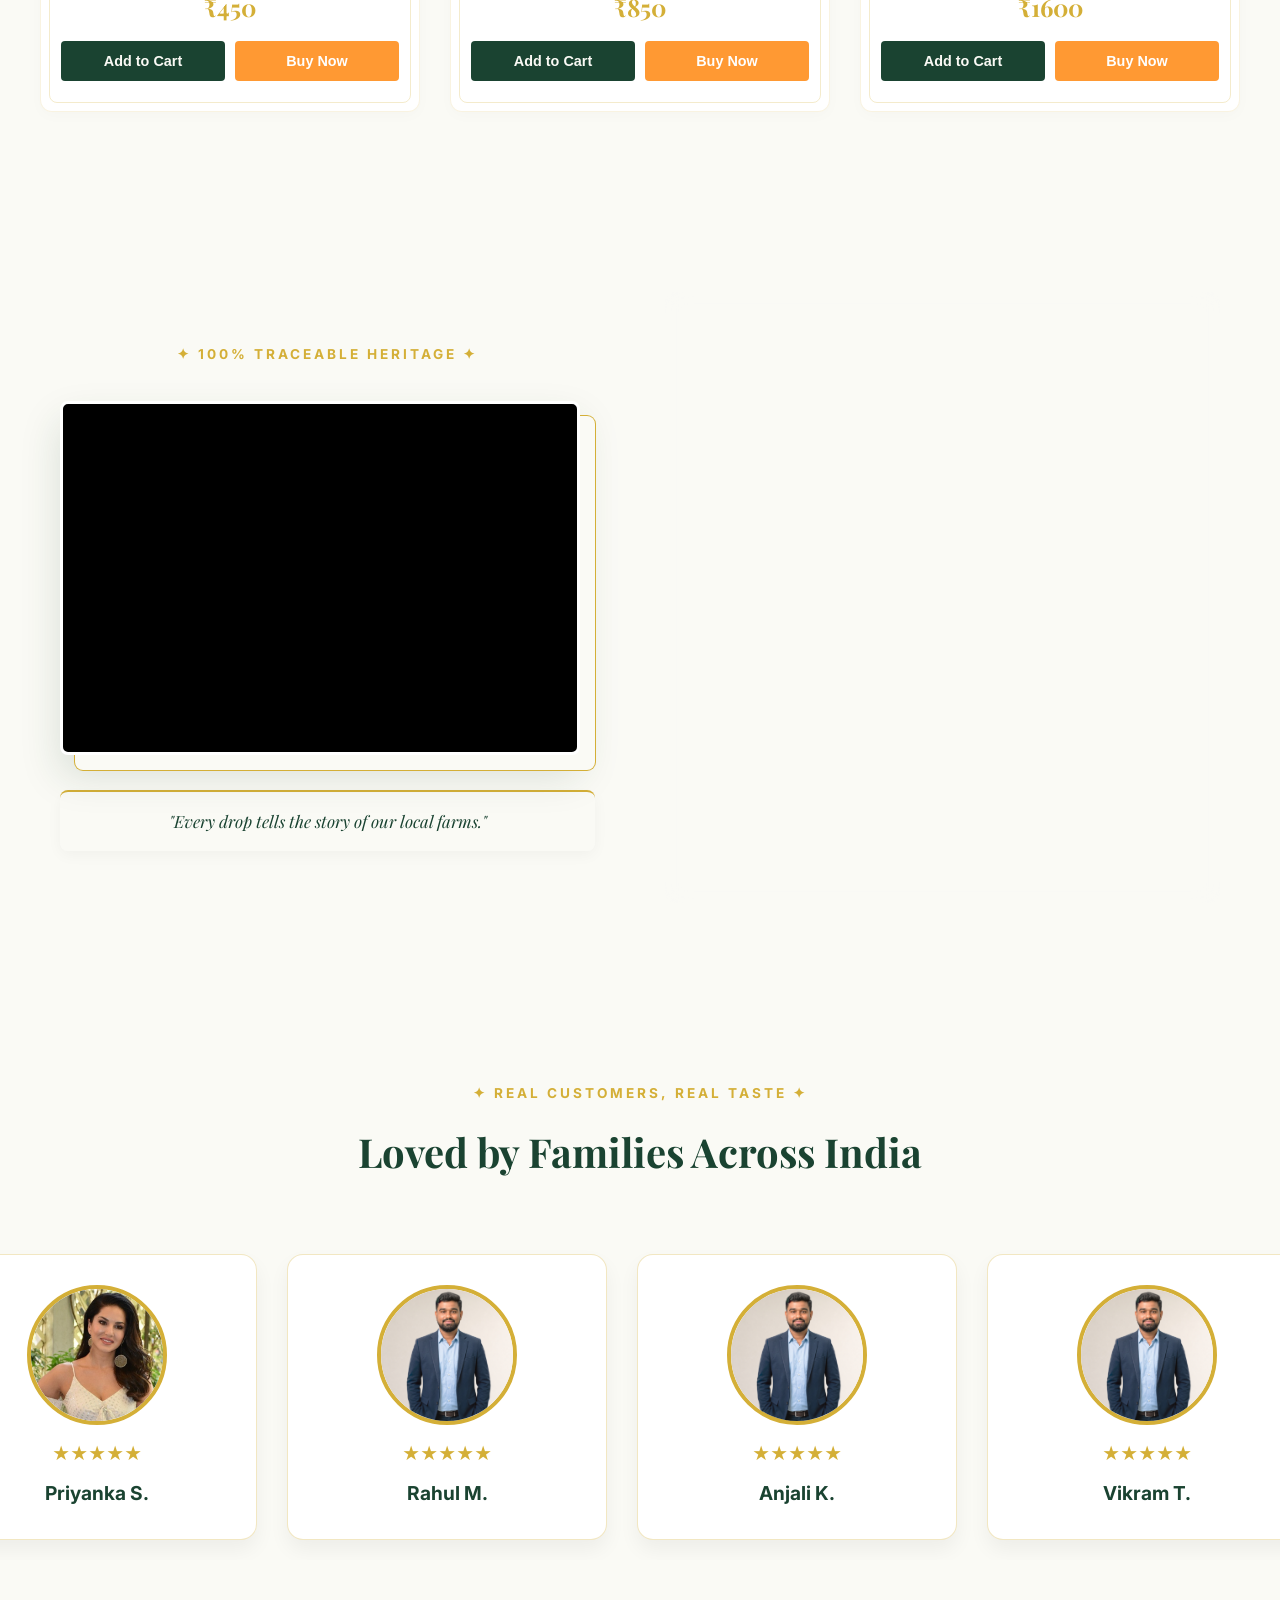
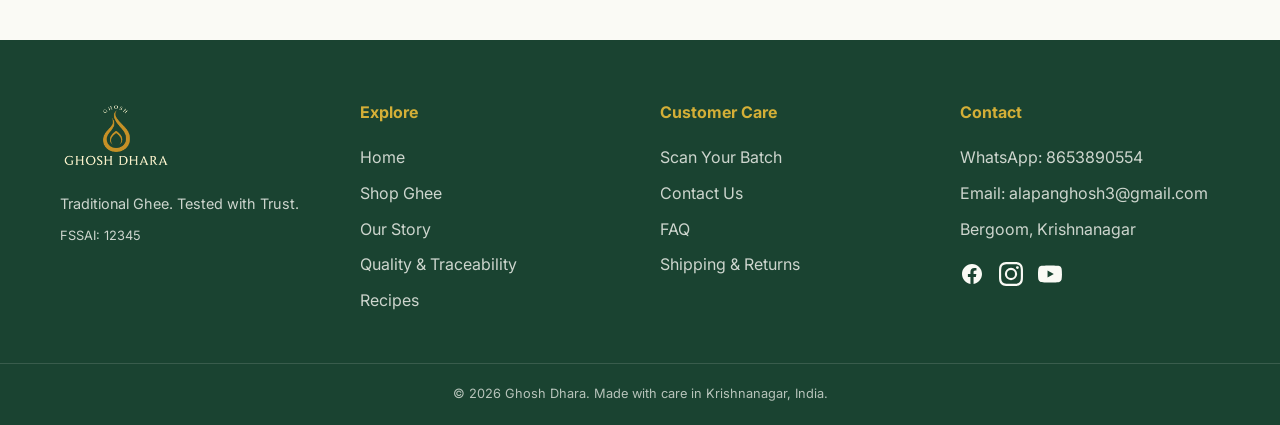
==== commit 1f9f7fb8: "Update index.html" ====
--- a/index.html
+++ b/index.html
@@ -104,11 +104,7 @@
             <div class="bengali-tagline">প্রতিটি ফোঁটায় খাঁটি ঐতিহ্যের স্পর্শ</div>
             
             <h1 class="font-serif">Ghee You Can Trace.<br>Taste You Can Trust.</h1>
-            <p style="margin: 0 auto 25px auto; line-height: 1.6; font-weight: 600; color: #222; text-shadow: 0 0 15px rgba(250, 250, 245, 1), 0 0 30px rgba(250, 250, 245, 0.9);">
-    Traditionally prepared ghee from Krishnanagar, <br>
-    carefully packed and batch-traceable from <br>
-    our family’s dairy heritage to your kitchen.
-</p>
+            <p class="hero-desc">Traditionally prepared ghee from Krishnanagar, carefully packed and batch-traceable from our family’s dairy heritage to your kitchen.</p>
             <!-- UPDATED BUTTON CONTAINER -->
             <div class="hero-buttons">
                 <a href="shop.html" class="btn-primary" style="text-decoration: none;">Shop Ghee</a>
--- a/style.css
+++ b/style.css
@@ -81,30 +81,30 @@
 
 /* --- HERO TEXT READABILITY FIX --- */
 /* --- BULLETPROOF HERO PARAGRAPH FIX --- */
-.hero .container p {
-  /* Uses a percentage so it strictly occupies the middle, keeping it away from the edges */
-  max-width: 55% !important; 
-  margin: 0 auto 25px auto !important; 
-  padding: 0 15px !important; 
-  line-height: 1.6 !important;
-  font-weight: 600 !important; /* Made slightly bolder to fight the background */
-  color: #222 !important; 
-  
-  /* CRUCIAL: Stops mobile browsers from artificially enlarging and stretching the text in "Desktop View" */
-  -webkit-text-size-adjust: 100% !important;
-  text-size-adjust: 100% !important;
-
-  /* The protective text glow */
-  text-shadow: 
-    0 0 10px rgba(250, 250, 245, 1), 
-    0 0 20px rgba(250, 250, 245, 0.9),
-    0 0 30px rgba(250, 250, 245, 0.8) !important;
-}
-
-/* Ensure it takes up enough space on an actual, regular mobile view */
-@media (max-width: 768px) {
-  .hero .container p {
-    max-width: 90% !important;
+
+
+/* --- THE PERFECT DESKTOP MODE TEXT FIX --- */
+/* ---------------------------------------------------
+   HERO PARAGRAPH: RESPONSIVE BREAKPOINTS
+--------------------------------------------------- */
+
+/* 1. REAL PC SCREENS (1025px and wider) */
+/* --- 1. REAL PC SCREENS (Mouse Pointer) --- */
+.hero-desc {
+  width: 100%;
+  max-width: 750px; /* Wide and natural for a real computer monitor */
+  margin: 0 auto 25px auto;
+  line-height: 1.6;
+  font-weight: 500;
+  text-shadow: 0 0 15px rgba(250, 250, 245, 1), 0 0 30px rgba(250, 250, 245, 0.8);
+}
+
+/* --- 2. ANY TOUCHSCREEN DEVICE (Mobile/Tablet in Desktop Mode) --- */
+@media (pointer: coarse) {
+  .hero-desc {
+    max-width: 480px !important; /* Forcibly shrinks the text box to avoid the cow and farmer */
+    font-weight: 600 !important; /* Slightly bolder to fight the background */
+    padding: 0 15px !important;
   }
 }
 
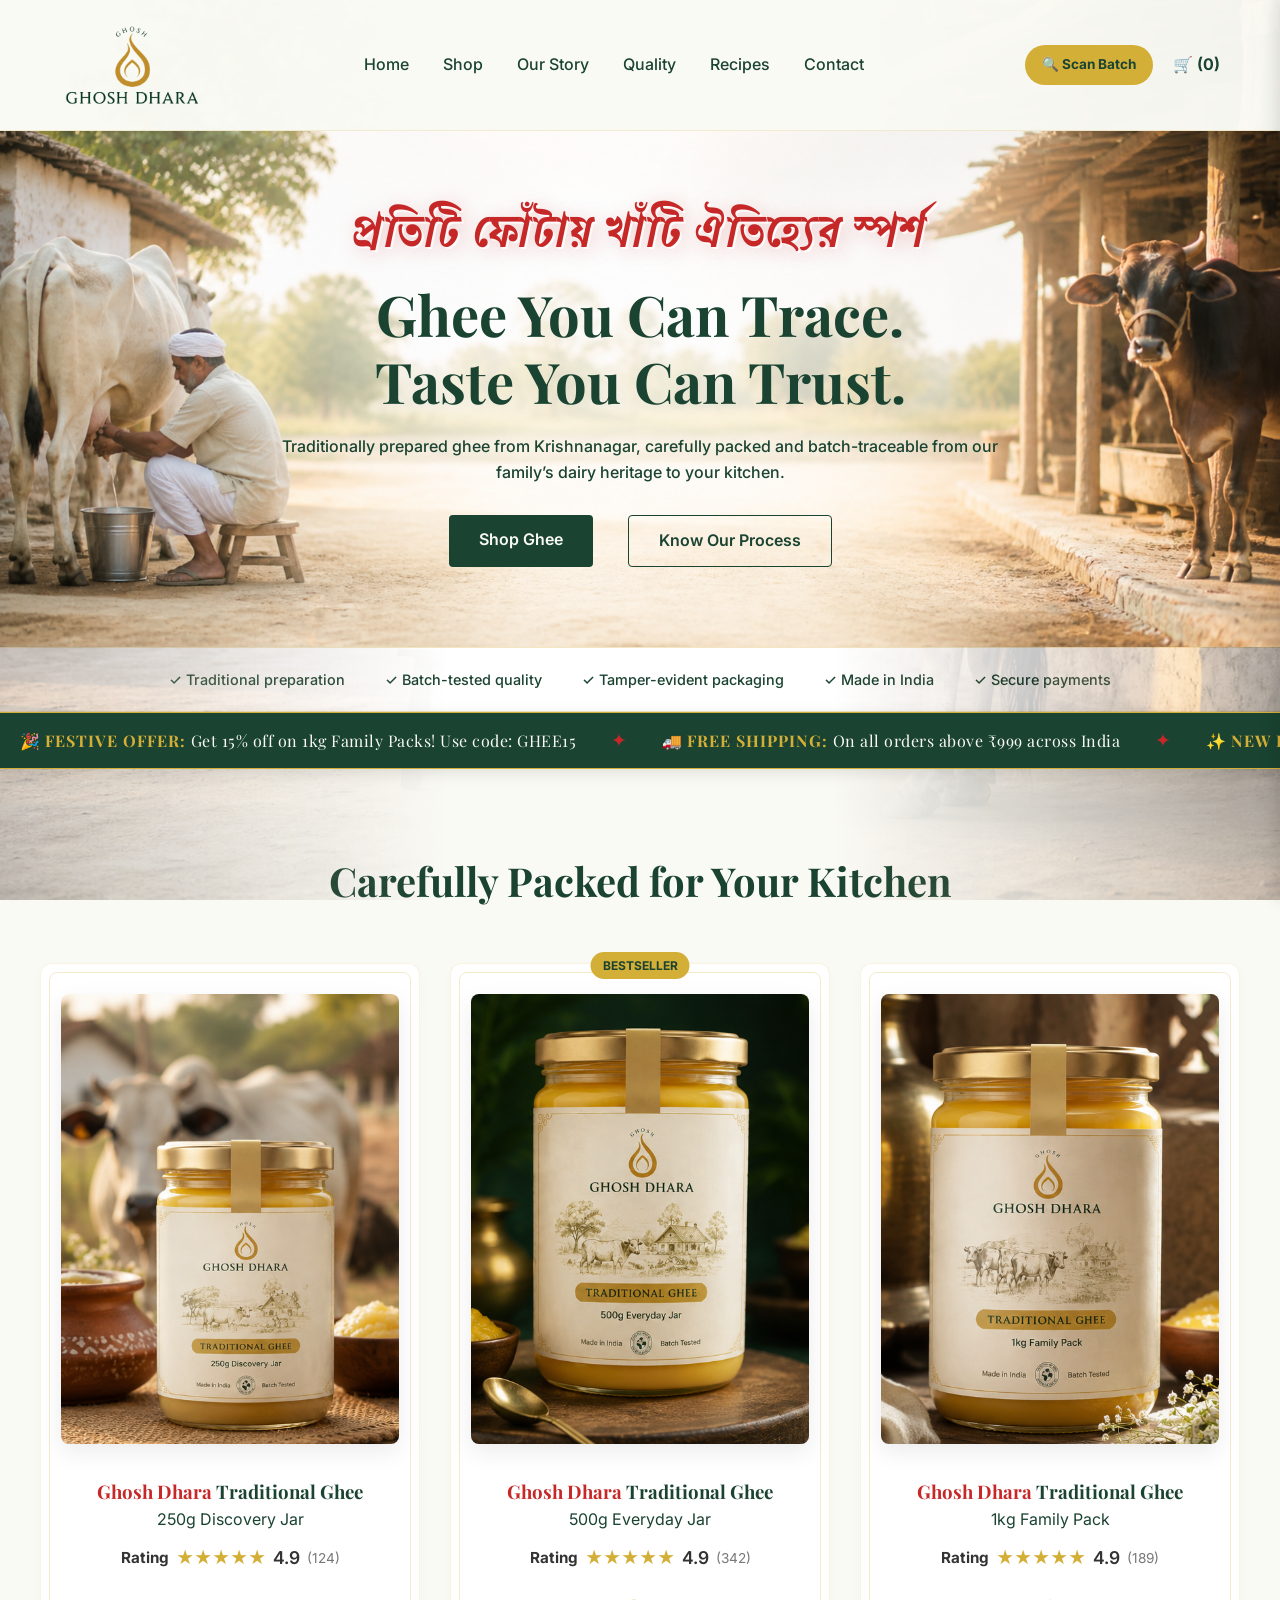
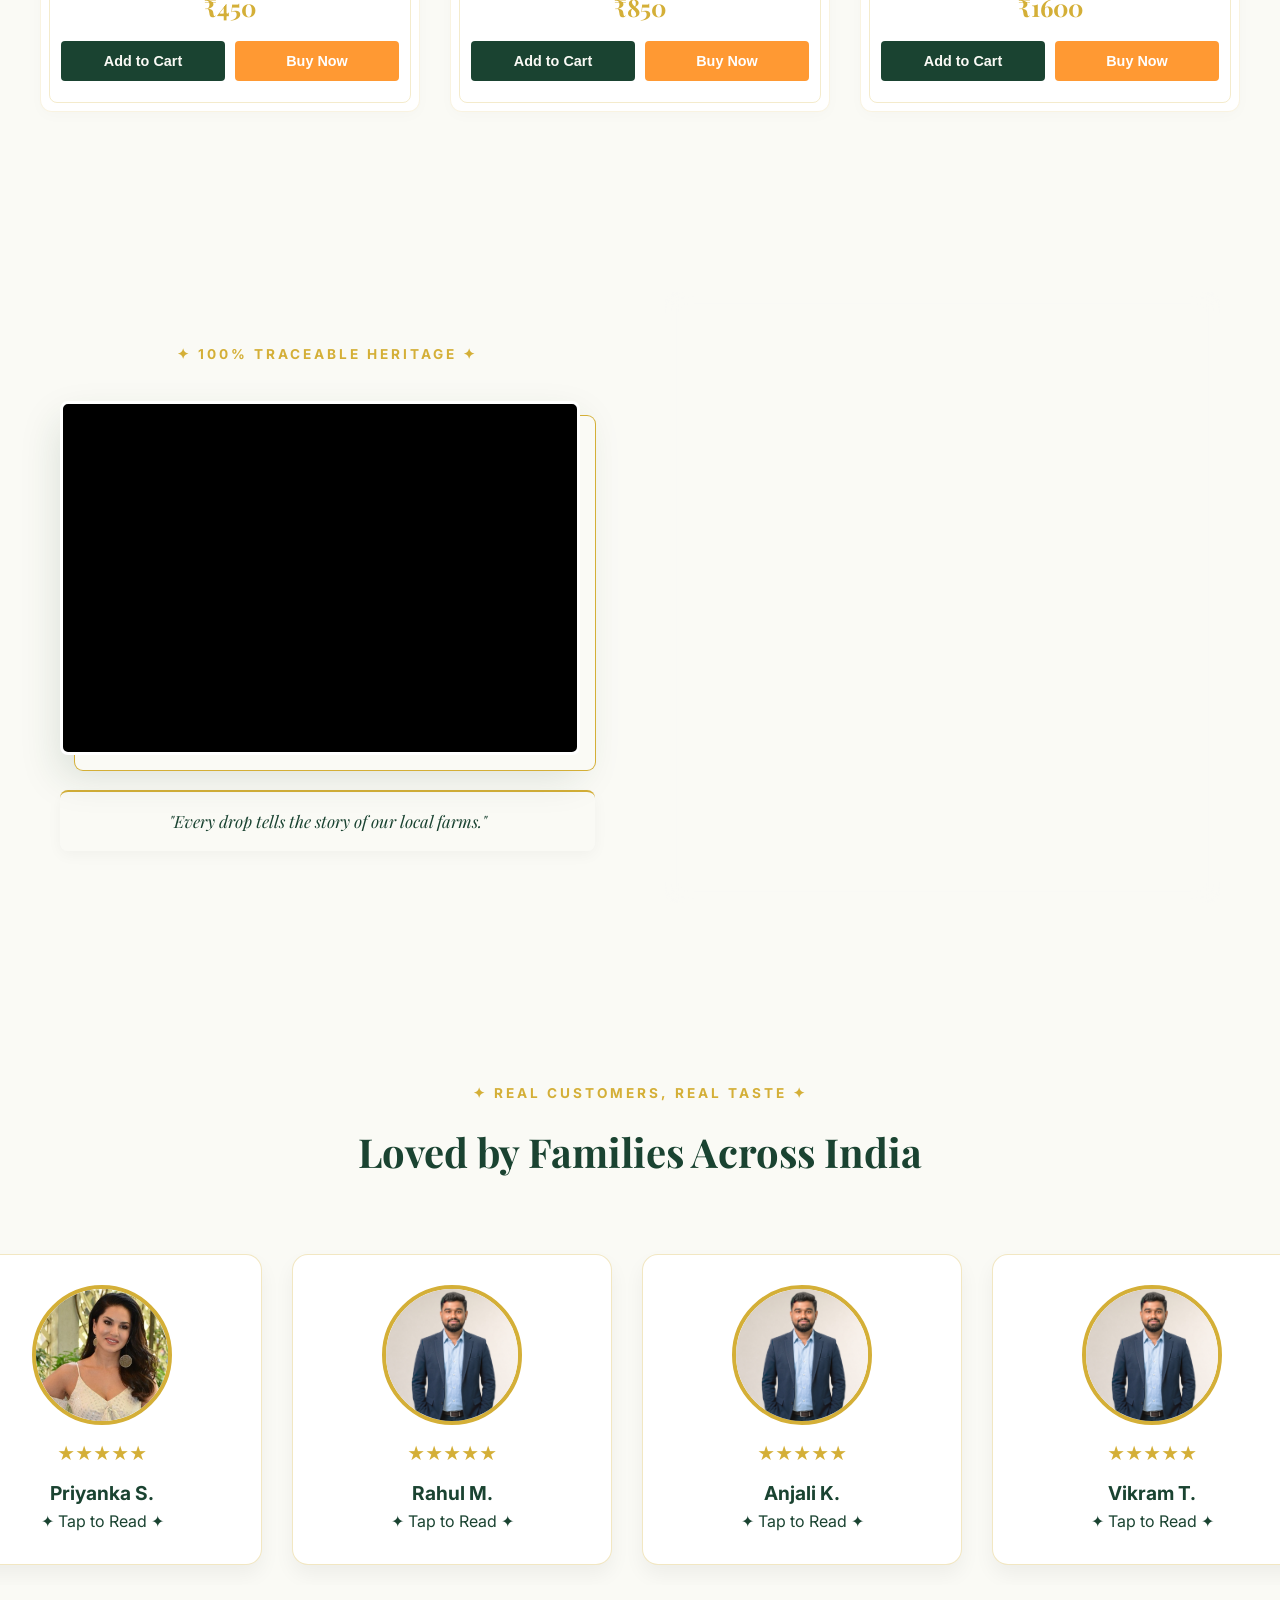
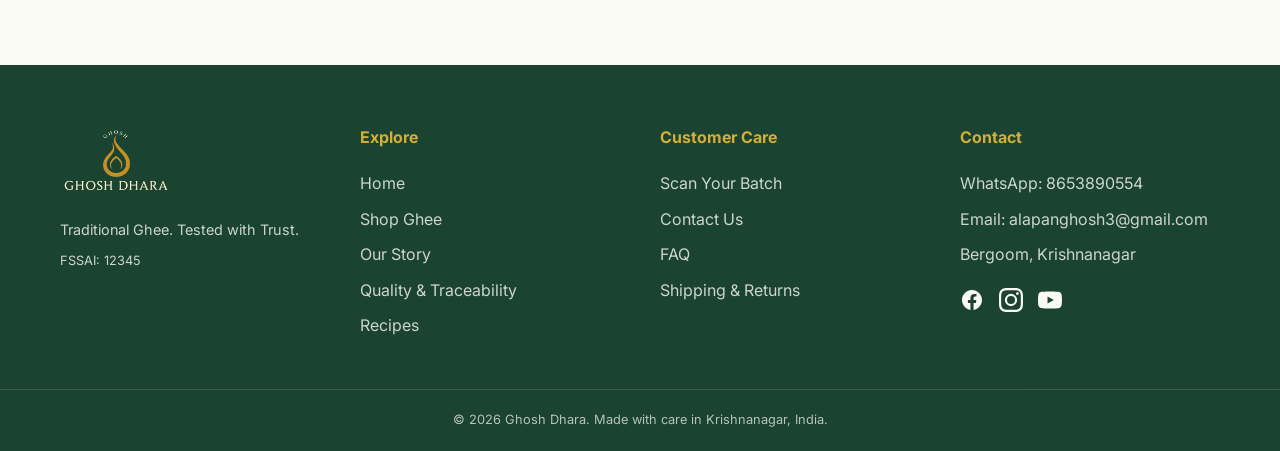
==== commit b12711a2: "Update index.html" ====
--- a/index.html
+++ b/index.html
@@ -292,6 +292,7 @@
                     <img src="sunny.jpeg" alt="Priyanka" class="interactive-img">
                     <div class="product-rating" style="margin-top: 0; margin-bottom: 0;">★★★★★</div>
                     <div class="interactive-name">Priyanka S.</div>
+                    <div class="tap-indicator">✦ Tap to Read ✦</div>
                     <div class="interactive-details">"The aroma instantly took me back to my childhood. It has that perfect granular texture (danedar) that is so hard to find in store-bought brands today. Absolutely pure."</div>
                 </div>
 
@@ -300,6 +301,7 @@
                     <img src="Me.JPEG" alt="Rahul" class="interactive-img">
                     <div class="product-rating" style="margin-top: 0; margin-bottom: 0;">★★★★★</div>
                     <div class="interactive-name">Rahul M.</div>
+                    <div class="tap-indicator">✦ Tap to Read ✦</div>
                     <div class="interactive-details">"I have tried many premium ghee brands, but Ghosh Dhara stands out. The fact that I can scan my jar and see the batch details gives me so much peace of mind."</div>
                 </div>
 
@@ -308,6 +310,7 @@
                     <img src="Me.JPEG" alt="Anjali" class="interactive-img">
                     <div class="product-rating" style="margin-top: 0; margin-bottom: 0;">★★★★★</div>
                     <div class="interactive-name">Anjali K.</div>
+                    <div class="tap-indicator">✦ Tap to Read ✦</div>
                     <div class="interactive-details">"Brilliant packaging and lightning-fast delivery. The ghee smells incredibly fresh when you open the jar. I use it every morning on my parathas."</div>
                 </div>
 
@@ -316,6 +319,7 @@
                     <img src="Me.JPEG" alt="Vikram" class="interactive-img">
                     <div class="product-rating" style="margin-top: 0; margin-bottom: 0;">★★★★★</div>
                     <div class="interactive-name">Vikram T.</div>
+                    <div class="tap-indicator">✦ Tap to Read ✦</div>
                     <div class="interactive-details">"I started using this for my daily Ayurvedic routines and digestion has improved significantly. You can truly tell this is made using traditional methods without additives."</div>
                 </div>
 
@@ -324,6 +328,7 @@
                     <img src="Me.JPEG" alt="Sneha" class="interactive-img">
                     <div class="product-rating" style="margin-top: 0; margin-bottom: 0;">★★★★★</div>
                     <div class="interactive-name">Sneha R.</div>
+                    <div class="tap-indicator">✦ Tap to Read ✦</div>
                     <div class="interactive-details">"My grandmother used to make ghee at home, and this is the first brand that matches that exact golden color and rich, nutty flavor. It elevates simple dal chawal completely!"</div>
                 </div>
 
@@ -332,6 +337,7 @@
                     <img src="Me.JPEG" alt="Kavita" class="interactive-img">
                     <div class="product-rating" style="margin-top: 0; margin-bottom: 0;">★★★★★</div>
                     <div class="interactive-name">Kavita D.</div>
+                    <div class="tap-indicator">✦ Tap to Read ✦</div>
                     <div class="interactive-details">"I used Ghosh Dhara ghee for making Diwali sweets this year, and the difference in quality was noticed by every guest. It has a high smoke point and doesn't burn easily."</div>
                 </div>
 
@@ -340,6 +346,7 @@
                     <img src="Me.JPEG" alt="Arun" class="interactive-img">
                     <div class="product-rating" style="margin-top: 0; margin-bottom: 0;">★★★★★</div>
                     <div class="interactive-name">Arun P.</div>
+                    <div class="tap-indicator">✦ Tap to Read ✦</div>
                     <div class="interactive-details">"The glass packaging is top-notch and arrived totally secure. I appreciate a brand that avoids plastic. The ghee itself is simply beautiful—thick, fragrant, and pure."</div>
                 </div>
 
@@ -348,6 +355,7 @@
                     <img src="Me.JPEG" alt="Meera" class="interactive-img">
                     <div class="product-rating" style="margin-top: 0; margin-bottom: 0;">★★★★★</div>
                     <div class="interactive-name">Meera V.</div>
+                    <div class="tap-indicator">✦ Tap to Read ✦</div>
                     <div class="interactive-details">"As a mother, I am very particular about what my kids eat. Seeing their strict traceability and FSSAI checks won me over. We are definitely subscribing to the 1kg pack."</div>
                 </div>
             </div>
